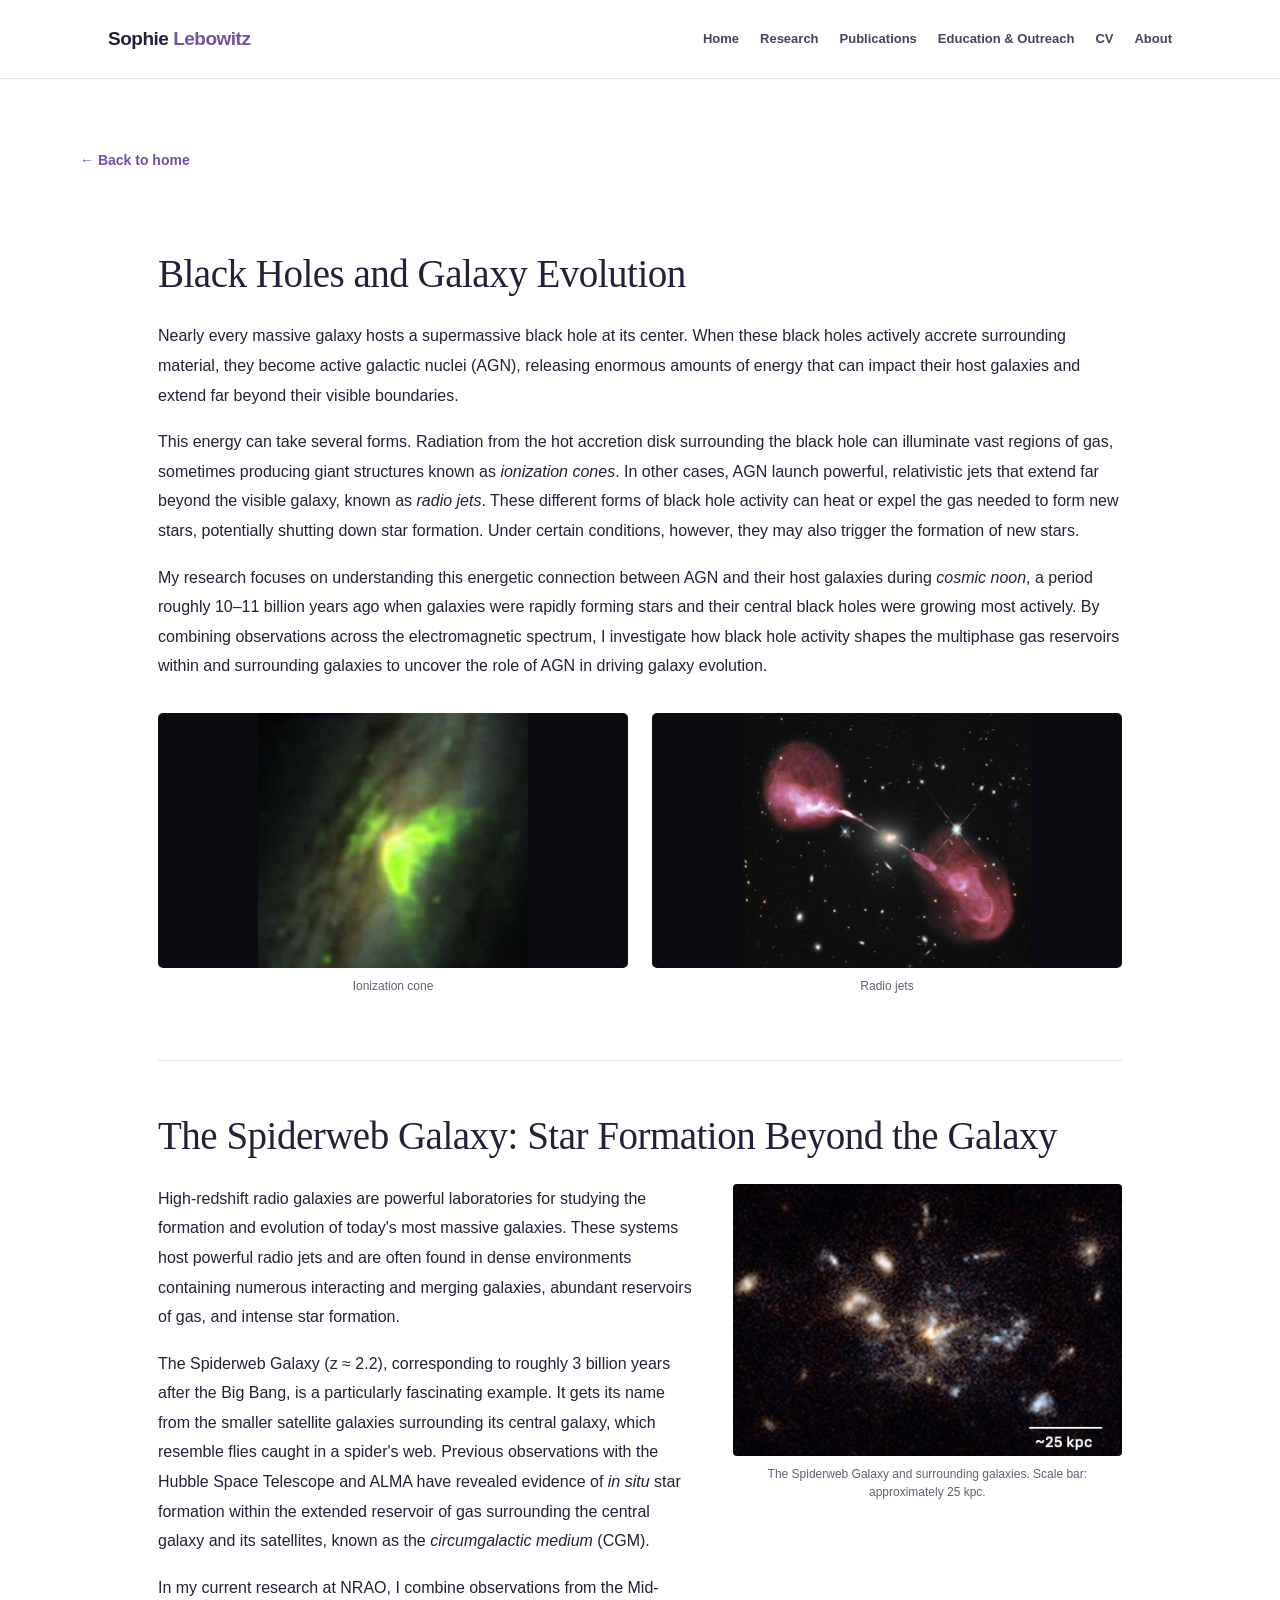
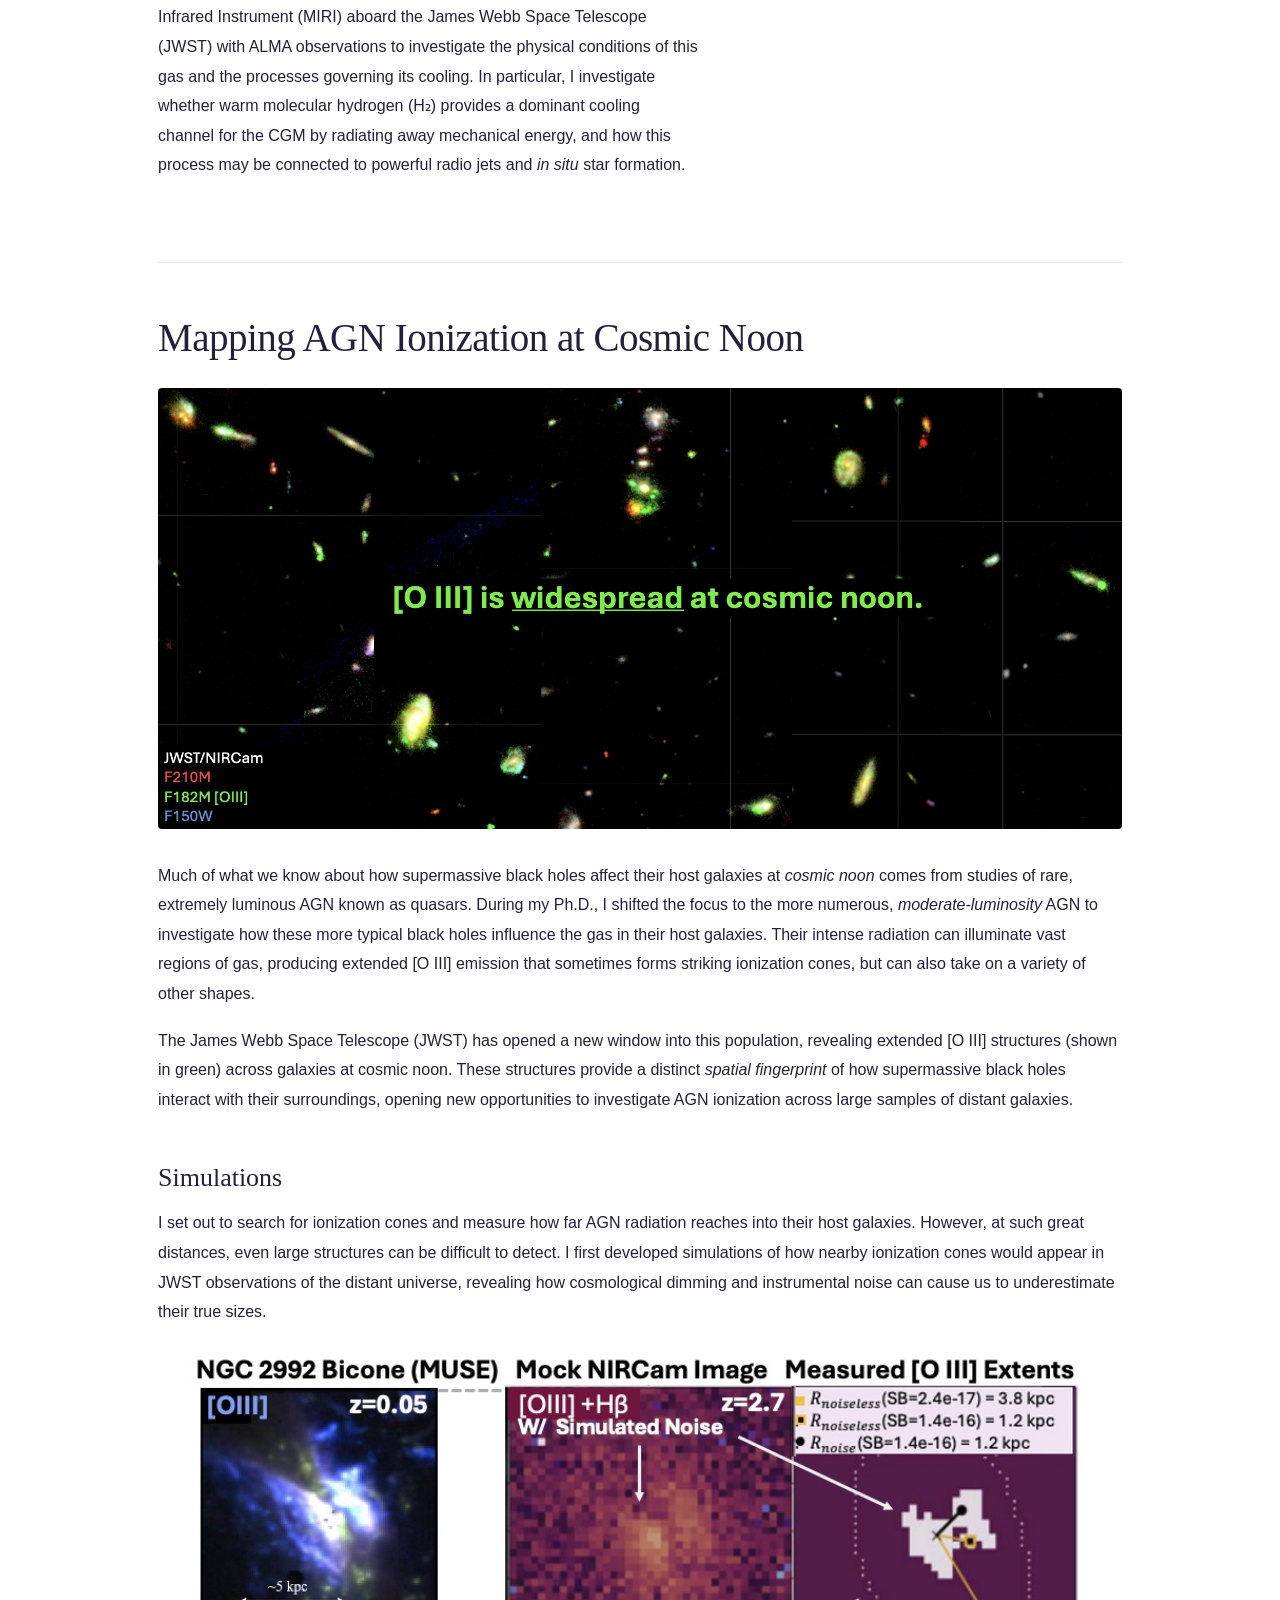
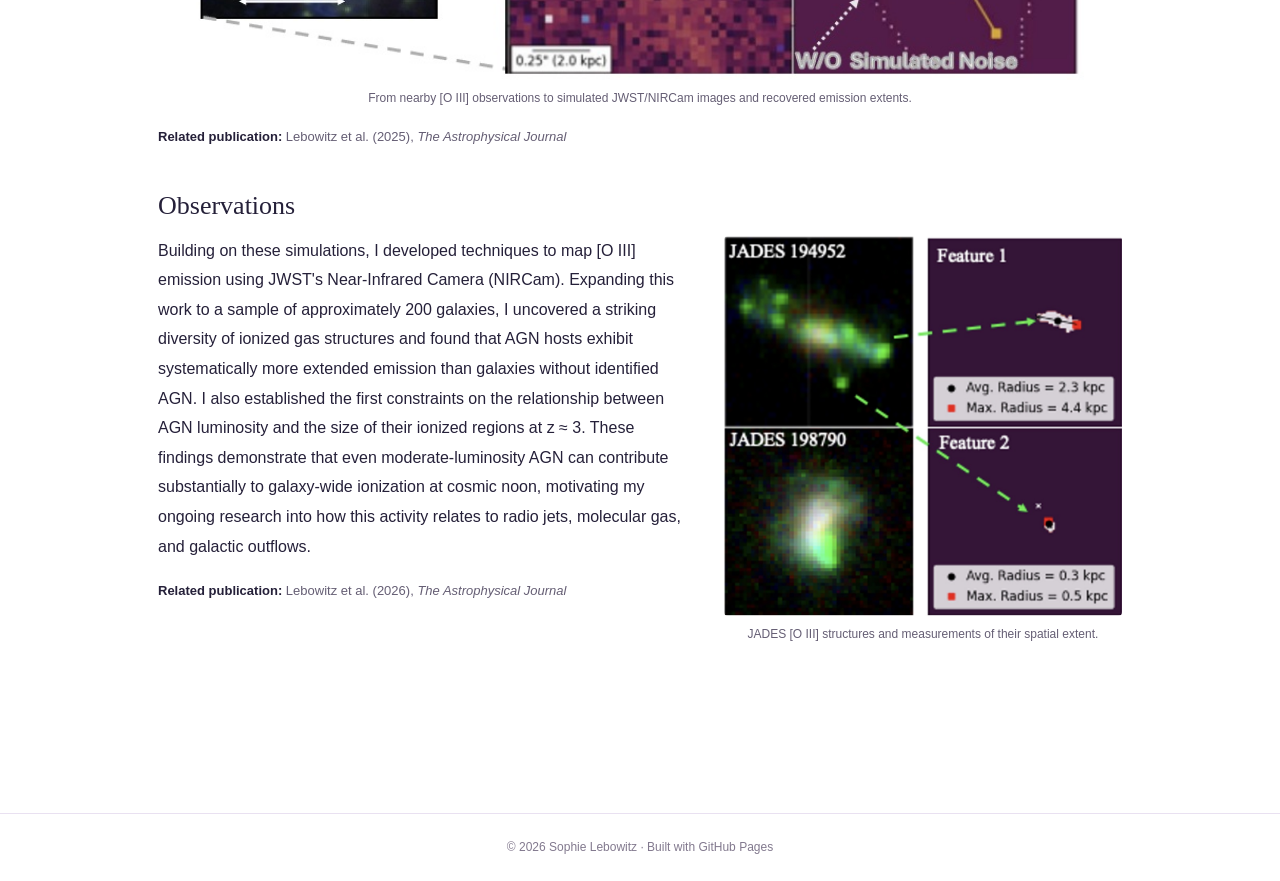
==== research.html @ 5d3597b2 "Add files via upload" ====
<!doctype html><html lang="en"><head><meta charset="utf-8"><meta name="viewport" content="width=device-width,initial-scale=1"><title>Research | Sophie Lebowitz</title><meta name="description" content="Research on active galactic nuclei, galaxy evolution, ionized gas, and the circumgalactic medium."><style>
:root{--ink:#252039;--muted:#655e74;--purple:#7351a5;--lav:#f4effa;--border:#e9e1f1}*{box-sizing:border-box}html{scroll-behavior:smooth}body{margin:0;color:var(--ink);font-family:Arial,Helvetica,sans-serif;background:#fff;line-height:1.6}a{color:inherit}a:focus-visible{outline:3px solid #a58bd5;outline-offset:4px}.wrap{max-width:1120px;margin:auto;padding:0 28px}header{background:white;border-bottom:1px solid var(--border)}.nav{display:flex;align-items:center;justify-content:space-between;gap:22px;min-height:78px}.brand{font-size:19px;font-weight:750;text-decoration:none;letter-spacing:-.5px}.brand span{color:var(--purple)}nav{display:flex;flex-wrap:wrap;gap:21px}nav a{font-size:13px;font-weight:650;text-decoration:none;color:#4b405e}nav a:hover{color:var(--purple)}.hero{position:relative;min-height:490px;display:flex;align-items:center;overflow:hidden;background:radial-gradient(ellipse at 78% 38%,#7d4baf66,transparent 35%),radial-gradient(ellipse at 68% 76%,#f7b5c133,transparent 30%),linear-gradient(120deg,#151025,#282044 65%,#35265d);color:#fff}.hero-video{position:absolute;inset:0;width:100%;height:100%;object-fit:cover;object-position:center;z-index:0}.hero:before{content:"";position:absolute;inset:0;z-index:1;background:linear-gradient(90deg,rgba(10,7,24,.19) 0%,rgba(14,9,29,.035) 48%,rgba(22,14,42,0) 78%);pointer-events:none}.hero:after{content:"";position:absolute;inset:0;pointer-events:none;background:transparent;opacity:0}.hero .wrap{width:100%;position:relative;z-index:2}.hero-content{max-width:640px;padding:92px 0}.eyebrow{text-transform:uppercase;letter-spacing:2.4px;font-size:12px;font-weight:750;color:#d5b9fa}.hero h1{font-family:Georgia,serif;font-size:clamp(43px,6vw,70px);line-height:1.1;letter-spacing:-1.5px;margin:14px 0}.hero .position{font-size:16px;color:#e4d7f1;margin:0 0 24px}.hero .intro{text-shadow:0 2px 10px rgba(0,0,0,.9),0 0 3px rgba(0,0,0,.8);font-size:20px;line-height:1.6;max-width:570px;color:#f4eefc}.button{display:inline-block;background:#fff;color:#4e3079;padding:12px 22px;border-radius:4px;text-decoration:none;font-weight:750;font-size:14px;margin-top:18px}.button:hover{background:#eee3fa}.section{padding:70px 0 90px}.section h2{font-family:Georgia,serif;font-size:34px;letter-spacing:-.7px;margin:0 0 10px}.section-lead{color:var(--muted);margin:0 0 36px}.cards{display:grid;grid-template-columns:repeat(3,1fr);gap:26px}.card{border:1px solid var(--border);border-radius:9px;overflow:hidden;background:#fff;box-shadow:0 8px 26px #39244c0b}.art{height:210px;display:flex;align-items:center;justify-content:center;text-align:center;padding:25px;background:linear-gradient(145deg,#251a3e,#664d8c);color:#eee5ff}.art.research{background:radial-gradient(circle at 55% 50%,#3c9c7970,transparent 34%),linear-gradient(145deg,#182c38,#30214f)}.art.about{background:linear-gradient(145deg,#e9dff3,#bba6d9);color:#4a366b}.art.outreach{background:linear-gradient(145deg,#342b5b,#7d579b)}.art small{font-size:12px;letter-spacing:.4px;max-width:220px}.card-content{padding:24px}.card h3{font-family:Georgia,serif;font-size:23px;margin:0 0 9px}.card p{color:var(--muted);font-size:14px;margin:0 0 18px;min-height:91px}.card a{font-size:14px;font-weight:750;color:var(--purple);text-decoration:none}.card a:hover{text-decoration:underline}.note{margin-top:28px;font-size:12px;color:#7d7489}.bottom{background:var(--lav);padding:36px 0;text-align:center;color:#635675;font-size:14px}.bottom a{color:#5c3a8c}footer{border-top:1px solid var(--border);padding:24px 0;font-size:12px;color:#82798e;text-align:center}@media(max-width:780px){.nav{padding-top:18px;padding-bottom:18px;align-items:flex-start;flex-direction:column;gap:12px}nav{gap:12px 18px}.hero{min-height:420px}.hero-content{padding:65px 0}.cards{grid-template-columns:1fr}.card p{min-height:0}.art{height:190px}.section{padding:48px 0}}
@media(prefers-reduced-motion:reduce){.hero-video{display:none}.hero{background:#1b1533 url("jades-poster.jpg") center/cover no-repeat}}

/* November 2026 research preview additions */
.hero-video{filter:brightness(1.42) saturate(1.13)}
.hero-content{max-width:720px}.hero .intro{max-width:690px;font-size:17px;line-height:1.7;margin:0 0 10px}
.hero{min-height:570px}.hero:before{background:linear-gradient(90deg,rgba(10,7,24,.67),rgba(14,9,29,.35) 55%,rgba(22,14,42,.08))}
.art.research{padding:0;background:#151025}.art.research img{display:block;width:100%;height:100%;object-fit:cover;object-position:center}
.page-title{padding:68px 0 26px}.page-title h1{font:normal clamp(36px,4.6vw,55px)/1.15 Georgia,serif;margin:0 0 15px;letter-spacing:-1px}
.research-body{max-width:1020px;margin:0 auto;padding:0 28px 95px}.research-body p{font-size:16px;line-height:1.85;margin:0 0 17px}.research-body h2{font:normal clamp(29px,3.2vw,39px)/1.2 Georgia,serif;letter-spacing:-.5px;margin:0 0 24px}.research-body h3{font:normal 26px Georgia,serif;margin:0 0 15px}.research-section{padding:52px 0 65px;border-bottom:1px solid var(--border)}.research-section:last-child{border-bottom:0}
.intro-images{display:grid;grid-template-columns:1fr 1fr;gap:24px;margin:32px 0 0}.intro-images figure,.research-body figure{margin:0}.intro-images .photo{height:255px;background:#0b0b12;border-radius:5px;display:flex;align-items:center;justify-content:center;overflow:hidden}.intro-images img{display:block;width:100%;height:100%;object-fit:contain}.research-body figcaption{font-size:12px;color:var(--muted);margin-top:9px;line-height:1.5;text-align:center}
.spiderweb-layout{display:grid;grid-template-columns:minmax(0,1.25fr) minmax(280px,.9fr);gap:34px;align-items:start}.spiderweb-layout img{width:100%;height:auto;display:block;border-radius:4px}
.jades-feature{margin:26px 0 32px!important}.jades-feature img{display:block;width:100%;height:auto;border-radius:4px}
.subsection{padding:32px 0 10px}.simulation-figure{max-width:900px;margin:24px auto 0!important}.simulation-figure img{width:100%;height:auto;display:block}
.observation-layout{display:grid;grid-template-columns:minmax(0,1.2fr) minmax(285px,.9fr);gap:35px;align-items:start}.observation-layout img{width:100%;height:auto;display:block;border-radius:4px}
.publication{font-size:13px!important;color:var(--muted);margin:18px 0 0!important}.publication strong{color:var(--ink)}.back-link{color:var(--purple);text-decoration:none;font-size:14px;font-weight:bold}.back-link:hover{text-decoration:underline}
@media(max-width:780px){.hero{min-height:530px}.hero-content{padding:70px 0}.hero .intro{font-size:16px}.research-section{padding:38px 0 48px}.spiderweb-layout,.observation-layout{grid-template-columns:1fr}.intro-images{gap:12px}.intro-images .photo{height:190px}.research-body{padding:0 22px 60px}.page-title{padding:45px 0 10px}}
@media(max-width:480px){.intro-images{grid-template-columns:1fr}.intro-images .photo{height:230px}.hero h1{font-size:45px}}

</style></head><body><header><div class="wrap nav"><a class="brand" href="index.html">Sophie <span>Lebowitz</span></a><nav aria-label="Main navigation"><a href="index.html">Home</a><a href="research.html" aria-current="page">Research</a><a href="index.html#publications">Publications</a><a href="index.html#outreach">Education &amp; Outreach</a><a href="index.html#cv">CV</a><a href="index.html#about">About</a></nav></div></header><main><div class="wrap page-title"><a class="back-link" href="index.html">← Back to home</a></div><div class="research-body">
<section class="research-section" id="overview"><h2>Black Holes and Galaxy Evolution</h2>
<p>Nearly every massive galaxy hosts a supermassive black hole at its center. When these black holes actively accrete surrounding material, they become active galactic nuclei (AGN), releasing enormous amounts of energy that can impact their host galaxies and extend far beyond their visible boundaries.</p>
<p>This energy can take several forms. Radiation from the hot accretion disk surrounding the black hole can illuminate vast regions of gas, sometimes producing giant structures known as <em>ionization cones</em>. In other cases, AGN launch powerful, relativistic jets that extend far beyond the visible galaxy, known as <em>radio jets</em>. These different forms of black hole activity can heat or expel the gas needed to form new stars, potentially shutting down star formation. Under certain conditions, however, they may also trigger the formation of new stars.</p>
<p>My research focuses on understanding this energetic connection between AGN and their host galaxies during <em>cosmic noon</em>, a period roughly 10–11 billion years ago when galaxies were rapidly forming stars and their central black holes were growing most actively. By combining observations across the electromagnetic spectrum, I investigate how black hole activity shapes the multiphase gas reservoirs within and surrounding galaxies to uncover the role of AGN in driving galaxy evolution.</p>
<div class="intro-images"><figure><div class="photo"><img src="images/ionization-cone.jpg" alt="Green ionized gas forming an ionization cone in a galaxy"></div><figcaption>Ionization cone</figcaption></figure><figure><div class="photo"><img src="images/radio-jets.jpg" alt="Pink radio lobes extending from an active galaxy"></div><figcaption>Radio jets</figcaption></figure></div></section>
<section class="research-section" id="spiderweb"><h2>The Spiderweb Galaxy: Star Formation Beyond the Galaxy</h2><div class="spiderweb-layout"><div>
<p>High-redshift radio galaxies are powerful laboratories for studying the formation and evolution of today's most massive galaxies. These systems host powerful radio jets and are often found in dense environments containing numerous interacting and merging galaxies, abundant reservoirs of gas, and intense star formation.</p>
<p>The Spiderweb Galaxy (z ≈ 2.2), corresponding to roughly 3 billion years after the Big Bang, is a particularly fascinating example. It gets its name from the smaller satellite galaxies surrounding its central galaxy, which resemble flies caught in a spider's web. Previous observations with the Hubble Space Telescope and ALMA have revealed evidence of <em>in situ</em> star formation within the extended reservoir of gas surrounding the central galaxy and its satellites, known as the <em>circumgalactic medium</em> (CGM).</p>
<p>In my current research at NRAO, I combine observations from the Mid-Infrared Instrument (MIRI) aboard the James Webb Space Telescope (JWST) with ALMA observations to investigate the physical conditions of this gas and the processes governing its cooling. In particular, I investigate whether warm molecular hydrogen (H₂) provides a dominant cooling channel for the CGM by radiating away mechanical energy, and how this process may be connected to powerful radio jets and <em>in situ</em> star formation.</p>
</div><figure><img src="images/spiderweb.jpg" alt="Hubble image of the Spiderweb Galaxy and its satellites, with a 25 kpc scale bar"><figcaption>The Spiderweb Galaxy and surrounding galaxies. Scale bar: approximately 25 kpc.</figcaption></figure></div></section>
<section class="research-section" id="oiii"><h2>Mapping AGN Ionization at Cosmic Noon</h2>
<figure class="jades-feature"><img src="images/jades-oiii.jpg" alt="JWST/NIRCam JADES field with green oxygen emission across distant galaxies and the headline O III is widespread at cosmic noon"></figure>
<p>Much of what we know about how supermassive black holes affect their host galaxies at <em>cosmic noon</em> comes from studies of rare, extremely luminous AGN known as quasars. During my Ph.D., I shifted the focus to the more numerous, <em>moderate-luminosity</em> AGN to investigate how these more typical black holes influence the gas in their host galaxies. Their intense radiation can illuminate vast regions of gas, producing extended [O III] emission that sometimes forms striking ionization cones, but can also take on a variety of other shapes.</p>
<p>The James Webb Space Telescope (JWST) has opened a new window into this population, revealing extended [O III] structures (shown in green) across galaxies at cosmic noon. These structures provide a distinct <em>spatial fingerprint</em> of how supermassive black holes interact with their surroundings, opening new opportunities to investigate AGN ionization across large samples of distant galaxies.</p>
<div class="subsection"><h3>Simulations</h3><p>I set out to search for ionization cones and measure how far AGN radiation reaches into their host galaxies. However, at such great distances, even large structures can be difficult to detect. I first developed simulations of how nearby ionization cones would appear in JWST observations of the distant universe, revealing how cosmological dimming and instrumental noise can cause us to underestimate their true sizes.</p>
<figure class="simulation-figure"><img src="images/simulation.jpg" alt="Three-panel comparison of NGC 2992 MUSE oxygen emission, simulated JWST/NIRCam observations, and measured ionized gas extents"><figcaption>From nearby [O III] observations to simulated JWST/NIRCam images and recovered emission extents.</figcaption></figure>
<p class="publication"><strong>Related publication:</strong> Lebowitz et al. (2025), <em>The Astrophysical Journal</em></p></div>
<div class="subsection"><h3>Observations</h3><div class="observation-layout"><div><p>Building on these simulations, I developed techniques to map [O III] emission using JWST's Near-Infrared Camera (NIRCam). Expanding this work to a sample of approximately 200 galaxies, I uncovered a striking diversity of ionized gas structures and found that AGN hosts exhibit systematically more extended emission than galaxies without identified AGN. I also established the first constraints on the relationship between AGN luminosity and the size of their ionized regions at z ≈ 3. These findings demonstrate that even moderate-luminosity AGN can contribute substantially to galaxy-wide ionization at cosmic noon, motivating my ongoing research into how this activity relates to radio jets, molecular gas, and galactic outflows.</p>
<p class="publication"><strong>Related publication:</strong> Lebowitz et al. (2026), <em>The Astrophysical Journal</em></p></div><figure><img src="images/observations.jpg" alt="Two JADES galaxies with extended green emission and maps measuring the extent of their ionized gas"><figcaption>JADES [O III] structures and measurements of their spatial extent.</figcaption></figure></div></div>
</section>
</div></main><footer><div class="wrap">© 2026 Sophie Lebowitz · Built with GitHub Pages</div></footer></body></html>
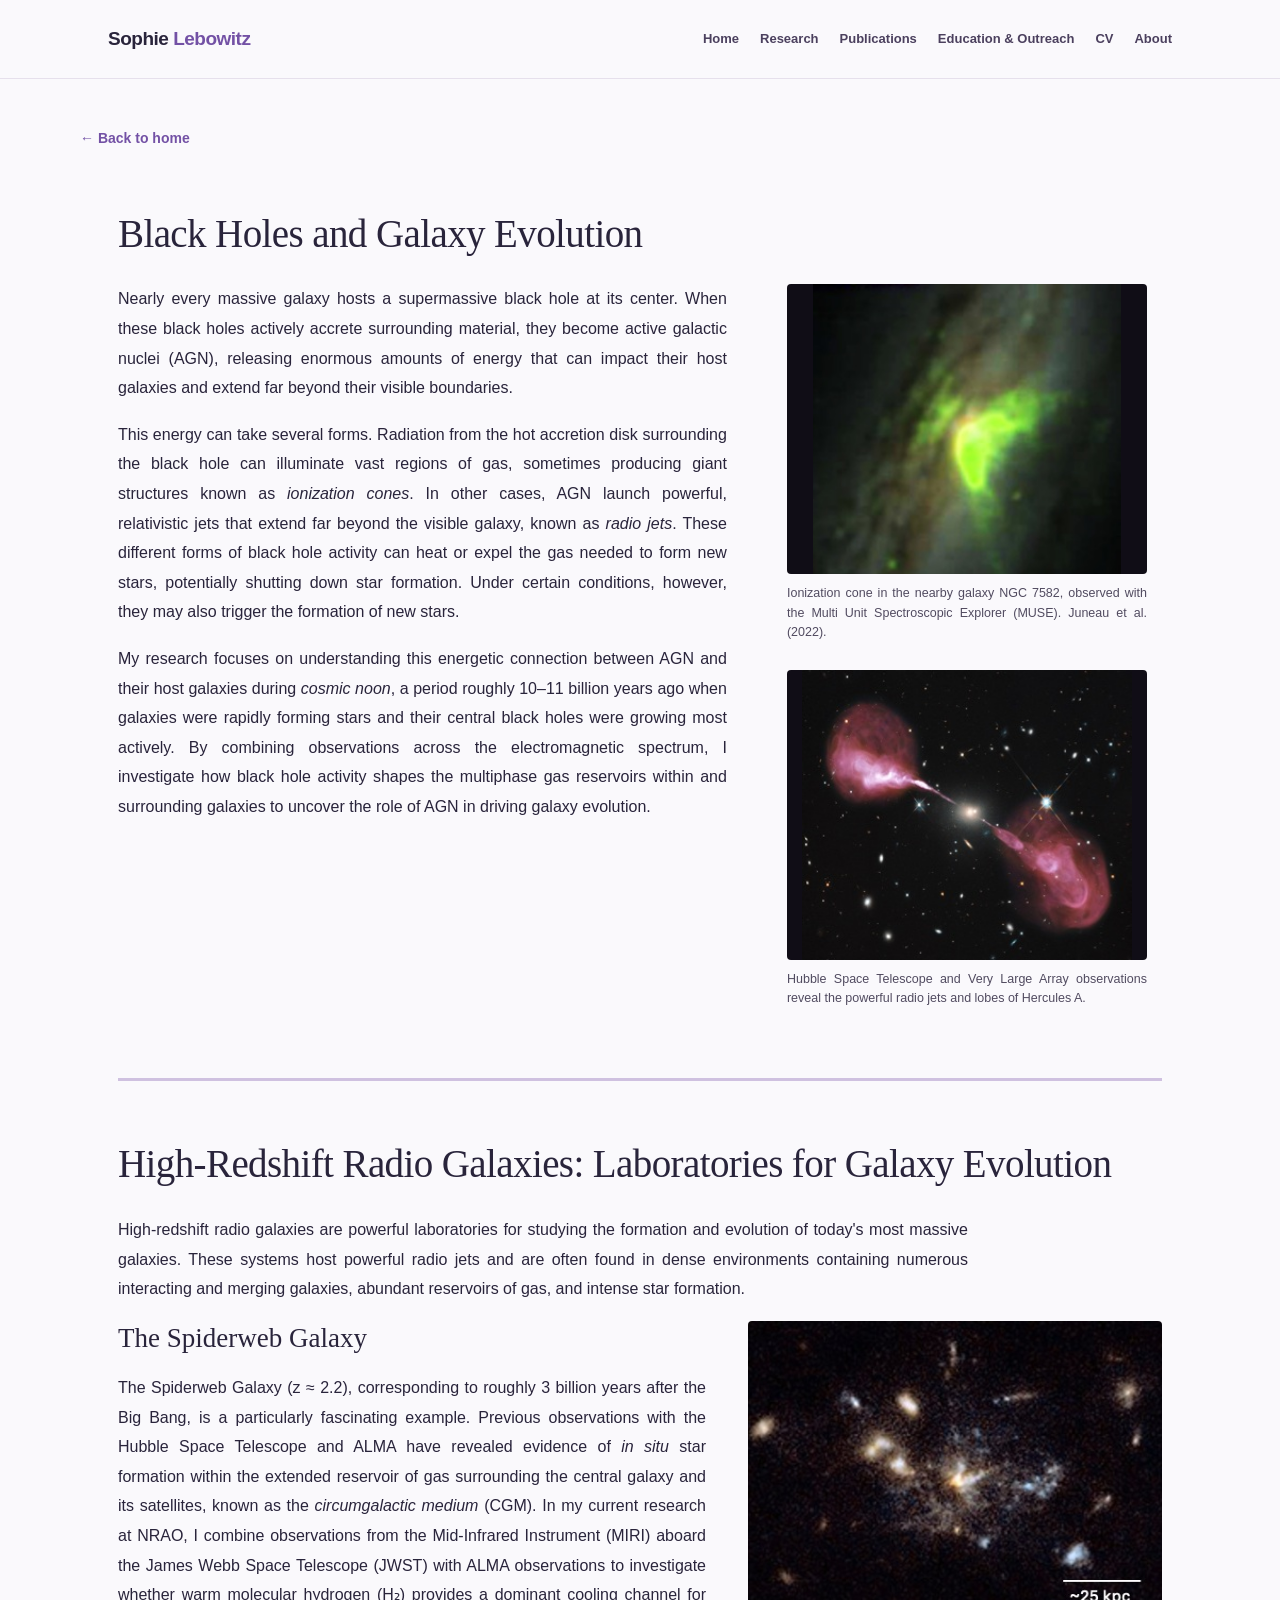
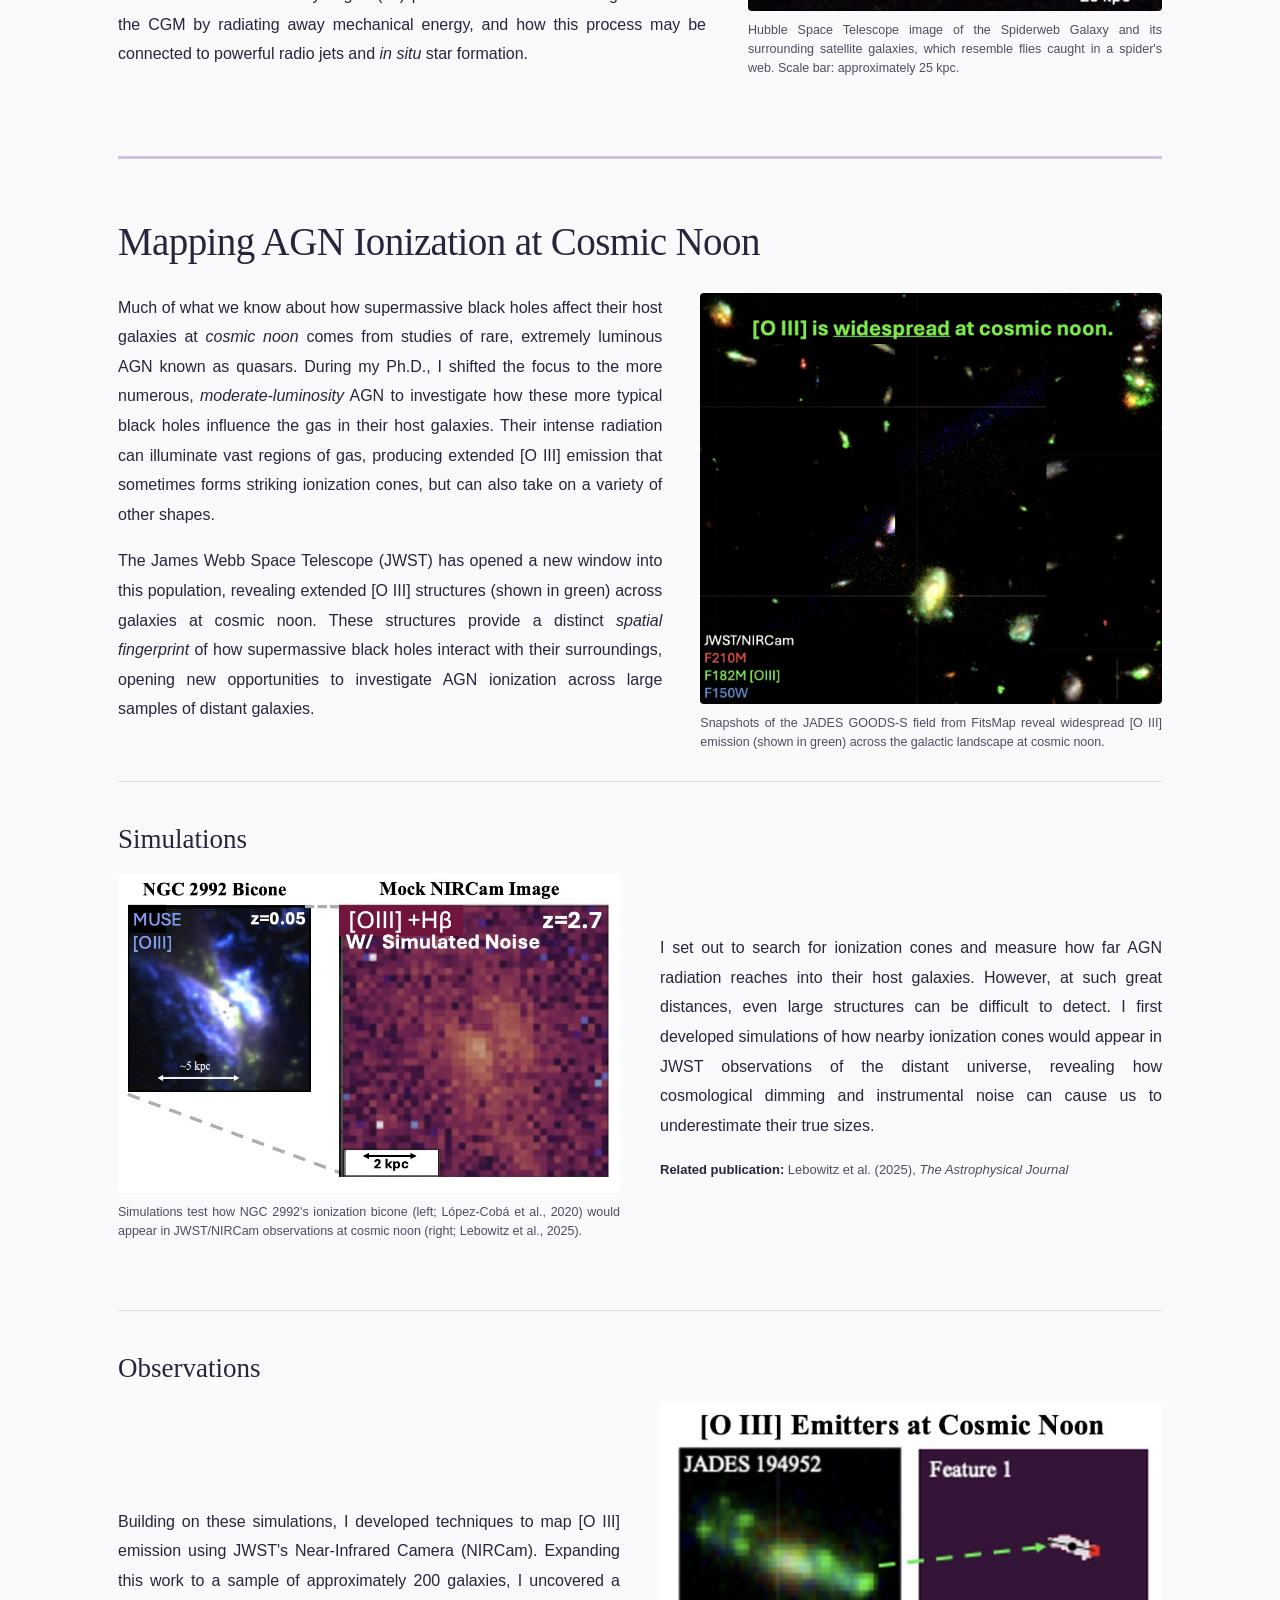
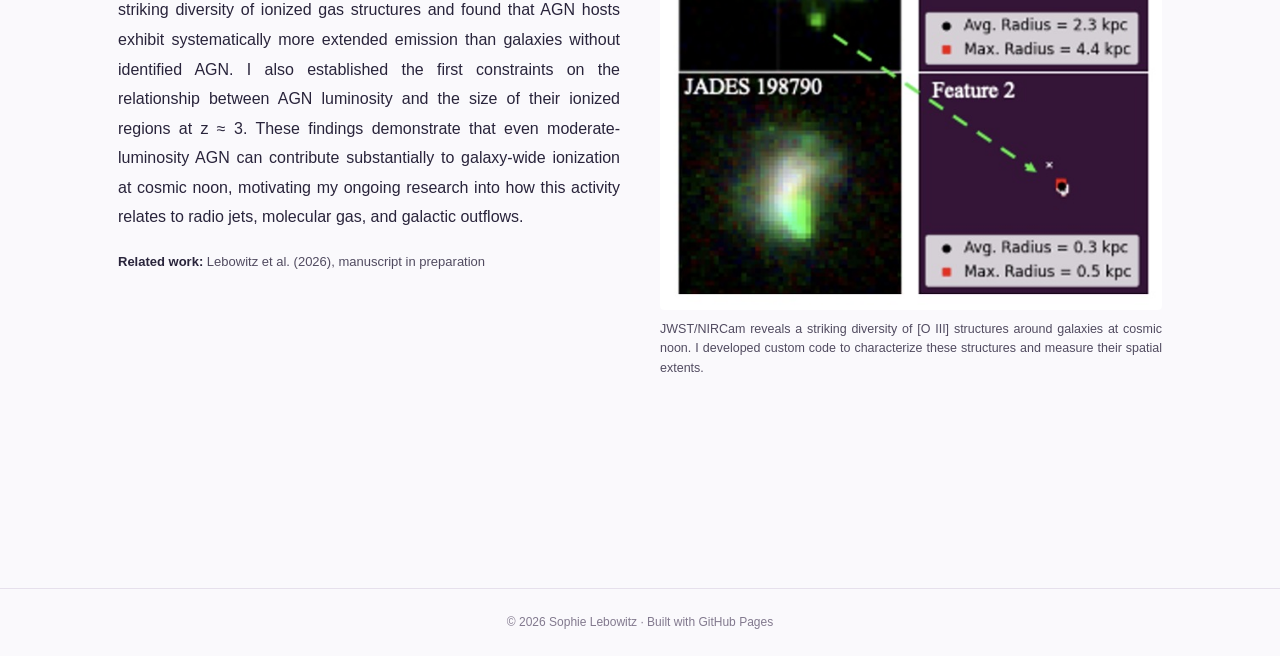
==== commit fa0cfaac: "Add files via upload" ====
--- a/research.html
+++ b/research.html
@@ -1,42 +1,44 @@
-<!doctype html><html lang="en"><head><meta charset="utf-8"><meta name="viewport" content="width=device-width,initial-scale=1"><title>Research | Sophie Lebowitz</title><meta name="description" content="Research on active galactic nuclei, galaxy evolution, ionized gas, and the circumgalactic medium."><style>
+<!doctype html><html lang="en"><head><meta charset="utf-8"><meta name="viewport" content="width=device-width,initial-scale=1"><title>Research | Sophie Lebowitz</title><meta name="description" content="Research on supermassive black holes, galaxy evolution, and AGN ionization at cosmic noon."><style>
 :root{--ink:#252039;--muted:#655e74;--purple:#7351a5;--lav:#f4effa;--border:#e9e1f1}*{box-sizing:border-box}html{scroll-behavior:smooth}body{margin:0;color:var(--ink);font-family:Arial,Helvetica,sans-serif;background:#fff;line-height:1.6}a{color:inherit}a:focus-visible{outline:3px solid #a58bd5;outline-offset:4px}.wrap{max-width:1120px;margin:auto;padding:0 28px}header{background:white;border-bottom:1px solid var(--border)}.nav{display:flex;align-items:center;justify-content:space-between;gap:22px;min-height:78px}.brand{font-size:19px;font-weight:750;text-decoration:none;letter-spacing:-.5px}.brand span{color:var(--purple)}nav{display:flex;flex-wrap:wrap;gap:21px}nav a{font-size:13px;font-weight:650;text-decoration:none;color:#4b405e}nav a:hover{color:var(--purple)}.hero{position:relative;min-height:490px;display:flex;align-items:center;overflow:hidden;background:radial-gradient(ellipse at 78% 38%,#7d4baf66,transparent 35%),radial-gradient(ellipse at 68% 76%,#f7b5c133,transparent 30%),linear-gradient(120deg,#151025,#282044 65%,#35265d);color:#fff}.hero-video{position:absolute;inset:0;width:100%;height:100%;object-fit:cover;object-position:center;z-index:0}.hero:before{content:"";position:absolute;inset:0;z-index:1;background:linear-gradient(90deg,rgba(10,7,24,.19) 0%,rgba(14,9,29,.035) 48%,rgba(22,14,42,0) 78%);pointer-events:none}.hero:after{content:"";position:absolute;inset:0;pointer-events:none;background:transparent;opacity:0}.hero .wrap{width:100%;position:relative;z-index:2}.hero-content{max-width:640px;padding:92px 0}.eyebrow{text-transform:uppercase;letter-spacing:2.4px;font-size:12px;font-weight:750;color:#d5b9fa}.hero h1{font-family:Georgia,serif;font-size:clamp(43px,6vw,70px);line-height:1.1;letter-spacing:-1.5px;margin:14px 0}.hero .position{font-size:16px;color:#e4d7f1;margin:0 0 24px}.hero .intro{text-shadow:0 2px 10px rgba(0,0,0,.9),0 0 3px rgba(0,0,0,.8);font-size:20px;line-height:1.6;max-width:570px;color:#f4eefc}.button{display:inline-block;background:#fff;color:#4e3079;padding:12px 22px;border-radius:4px;text-decoration:none;font-weight:750;font-size:14px;margin-top:18px}.button:hover{background:#eee3fa}.section{padding:70px 0 90px}.section h2{font-family:Georgia,serif;font-size:34px;letter-spacing:-.7px;margin:0 0 10px}.section-lead{color:var(--muted);margin:0 0 36px}.cards{display:grid;grid-template-columns:repeat(3,1fr);gap:26px}.card{border:1px solid var(--border);border-radius:9px;overflow:hidden;background:#fff;box-shadow:0 8px 26px #39244c0b}.art{height:210px;display:flex;align-items:center;justify-content:center;text-align:center;padding:25px;background:linear-gradient(145deg,#251a3e,#664d8c);color:#eee5ff}.art.research{background:radial-gradient(circle at 55% 50%,#3c9c7970,transparent 34%),linear-gradient(145deg,#182c38,#30214f)}.art.about{background:linear-gradient(145deg,#e9dff3,#bba6d9);color:#4a366b}.art.outreach{background:linear-gradient(145deg,#342b5b,#7d579b)}.art small{font-size:12px;letter-spacing:.4px;max-width:220px}.card-content{padding:24px}.card h3{font-family:Georgia,serif;font-size:23px;margin:0 0 9px}.card p{color:var(--muted);font-size:14px;margin:0 0 18px;min-height:91px}.card a{font-size:14px;font-weight:750;color:var(--purple);text-decoration:none}.card a:hover{text-decoration:underline}.note{margin-top:28px;font-size:12px;color:#7d7489}.bottom{background:var(--lav);padding:36px 0;text-align:center;color:#635675;font-size:14px}.bottom a{color:#5c3a8c}footer{border-top:1px solid var(--border);padding:24px 0;font-size:12px;color:#82798e;text-align:center}@media(max-width:780px){.nav{padding-top:18px;padding-bottom:18px;align-items:flex-start;flex-direction:column;gap:12px}nav{gap:12px 18px}.hero{min-height:420px}.hero-content{padding:65px 0}.cards{grid-template-columns:1fr}.card p{min-height:0}.art{height:190px}.section{padding:48px 0}}
 @media(prefers-reduced-motion:reduce){.hero-video{display:none}.hero{background:#1b1533 url("jades-poster.jpg") center/cover no-repeat}}
 
-/* November 2026 research preview additions */
-.hero-video{filter:brightness(1.42) saturate(1.13)}
-.hero-content{max-width:720px}.hero .intro{max-width:690px;font-size:17px;line-height:1.7;margin:0 0 10px}
-.hero{min-height:570px}.hero:before{background:linear-gradient(90deg,rgba(10,7,24,.67),rgba(14,9,29,.35) 55%,rgba(22,14,42,.08))}
-.art.research{padding:0;background:#151025}.art.research img{display:block;width:100%;height:100%;object-fit:cover;object-position:center}
-.page-title{padding:68px 0 26px}.page-title h1{font:normal clamp(36px,4.6vw,55px)/1.15 Georgia,serif;margin:0 0 15px;letter-spacing:-1px}
-.research-body{max-width:1020px;margin:0 auto;padding:0 28px 95px}.research-body p{font-size:16px;line-height:1.85;margin:0 0 17px}.research-body h2{font:normal clamp(29px,3.2vw,39px)/1.2 Georgia,serif;letter-spacing:-.5px;margin:0 0 24px}.research-body h3{font:normal 26px Georgia,serif;margin:0 0 15px}.research-section{padding:52px 0 65px;border-bottom:1px solid var(--border)}.research-section:last-child{border-bottom:0}
-.intro-images{display:grid;grid-template-columns:1fr 1fr;gap:24px;margin:32px 0 0}.intro-images figure,.research-body figure{margin:0}.intro-images .photo{height:255px;background:#0b0b12;border-radius:5px;display:flex;align-items:center;justify-content:center;overflow:hidden}.intro-images img{display:block;width:100%;height:100%;object-fit:contain}.research-body figcaption{font-size:12px;color:var(--muted);margin-top:9px;line-height:1.5;text-align:center}
-.spiderweb-layout{display:grid;grid-template-columns:minmax(0,1.25fr) minmax(280px,.9fr);gap:34px;align-items:start}.spiderweb-layout img{width:100%;height:auto;display:block;border-radius:4px}
-.jades-feature{margin:26px 0 32px!important}.jades-feature img{display:block;width:100%;height:auto;border-radius:4px}
-.subsection{padding:32px 0 10px}.simulation-figure{max-width:900px;margin:24px auto 0!important}.simulation-figure img{width:100%;height:auto;display:block}
-.observation-layout{display:grid;grid-template-columns:minmax(0,1.2fr) minmax(285px,.9fr);gap:35px;align-items:start}.observation-layout img{width:100%;height:auto;display:block;border-radius:4px}
-.publication{font-size:13px!important;color:var(--muted);margin:18px 0 0!important}.publication strong{color:var(--ink)}.back-link{color:var(--purple);text-decoration:none;font-size:14px;font-weight:bold}.back-link:hover{text-decoration:underline}
-@media(max-width:780px){.hero{min-height:530px}.hero-content{padding:70px 0}.hero .intro{font-size:16px}.research-section{padding:38px 0 48px}.spiderweb-layout,.observation-layout{grid-template-columns:1fr}.intro-images{gap:12px}.intro-images .photo{height:190px}.research-body{padding:0 22px 60px}.page-title{padding:45px 0 10px}}
-@media(max-width:480px){.intro-images{grid-template-columns:1fr}.intro-images .photo{height:230px}.hero h1{font-size:45px}}
 
-</style></head><body><header><div class="wrap nav"><a class="brand" href="index.html">Sophie <span>Lebowitz</span></a><nav aria-label="Main navigation"><a href="index.html">Home</a><a href="research.html" aria-current="page">Research</a><a href="index.html#publications">Publications</a><a href="index.html#outreach">Education &amp; Outreach</a><a href="index.html#cv">CV</a><a href="index.html#about">About</a></nav></div></header><main><div class="wrap page-title"><a class="back-link" href="index.html">← Back to home</a></div><div class="research-body">
-<section class="research-section" id="overview"><h2>Black Holes and Galaxy Evolution</h2>
-<p>Nearly every massive galaxy hosts a supermassive black hole at its center. When these black holes actively accrete surrounding material, they become active galactic nuclei (AGN), releasing enormous amounts of energy that can impact their host galaxies and extend far beyond their visible boundaries.</p>
-<p>This energy can take several forms. Radiation from the hot accretion disk surrounding the black hole can illuminate vast regions of gas, sometimes producing giant structures known as <em>ionization cones</em>. In other cases, AGN launch powerful, relativistic jets that extend far beyond the visible galaxy, known as <em>radio jets</em>. These different forms of black hole activity can heat or expel the gas needed to form new stars, potentially shutting down star formation. Under certain conditions, however, they may also trigger the formation of new stars.</p>
-<p>My research focuses on understanding this energetic connection between AGN and their host galaxies during <em>cosmic noon</em>, a period roughly 10–11 billion years ago when galaxies were rapidly forming stars and their central black holes were growing most actively. By combining observations across the electromagnetic spectrum, I investigate how black hole activity shapes the multiphase gas reservoirs within and surrounding galaxies to uncover the role of AGN in driving galaxy evolution.</p>
-<div class="intro-images"><figure><div class="photo"><img src="images/ionization-cone.jpg" alt="Green ionized gas forming an ionization cone in a galaxy"></div><figcaption>Ionization cone</figcaption></figure><figure><div class="photo"><img src="images/radio-jets.jpg" alt="Pink radio lobes extending from an active galaxy"></div><figcaption>Radio jets</figcaption></figure></div></section>
-<section class="research-section" id="spiderweb"><h2>The Spiderweb Galaxy: Star Formation Beyond the Galaxy</h2><div class="spiderweb-layout"><div>
-<p>High-redshift radio galaxies are powerful laboratories for studying the formation and evolution of today's most massive galaxies. These systems host powerful radio jets and are often found in dense environments containing numerous interacting and merging galaxies, abundant reservoirs of gas, and intense star formation.</p>
-<p>The Spiderweb Galaxy (z ≈ 2.2), corresponding to roughly 3 billion years after the Big Bang, is a particularly fascinating example. It gets its name from the smaller satellite galaxies surrounding its central galaxy, which resemble flies caught in a spider's web. Previous observations with the Hubble Space Telescope and ALMA have revealed evidence of <em>in situ</em> star formation within the extended reservoir of gas surrounding the central galaxy and its satellites, known as the <em>circumgalactic medium</em> (CGM).</p>
-<p>In my current research at NRAO, I combine observations from the Mid-Infrared Instrument (MIRI) aboard the James Webb Space Telescope (JWST) with ALMA observations to investigate the physical conditions of this gas and the processes governing its cooling. In particular, I investigate whether warm molecular hydrogen (H₂) provides a dominant cooling channel for the CGM by radiating away mechanical energy, and how this process may be connected to powerful radio jets and <em>in situ</em> star formation.</p>
-</div><figure><img src="images/spiderweb.jpg" alt="Hubble image of the Spiderweb Galaxy and its satellites, with a 25 kpc scale bar"><figcaption>The Spiderweb Galaxy and surrounding galaxies. Scale bar: approximately 25 kpc.</figcaption></figure></div></section>
-<section class="research-section" id="oiii"><h2>Mapping AGN Ionization at Cosmic Noon</h2>
-<figure class="jades-feature"><img src="images/jades-oiii.jpg" alt="JWST/NIRCam JADES field with green oxygen emission across distant galaxies and the headline O III is widespread at cosmic noon"></figure>
-<p>Much of what we know about how supermassive black holes affect their host galaxies at <em>cosmic noon</em> comes from studies of rare, extremely luminous AGN known as quasars. During my Ph.D., I shifted the focus to the more numerous, <em>moderate-luminosity</em> AGN to investigate how these more typical black holes influence the gas in their host galaxies. Their intense radiation can illuminate vast regions of gas, producing extended [O III] emission that sometimes forms striking ionization cones, but can also take on a variety of other shapes.</p>
-<p>The James Webb Space Telescope (JWST) has opened a new window into this population, revealing extended [O III] structures (shown in green) across galaxies at cosmic noon. These structures provide a distinct <em>spatial fingerprint</em> of how supermassive black holes interact with their surroundings, opening new opportunities to investigate AGN ionization across large samples of distant galaxies.</p>
-<div class="subsection"><h3>Simulations</h3><p>I set out to search for ionization cones and measure how far AGN radiation reaches into their host galaxies. However, at such great distances, even large structures can be difficult to detect. I first developed simulations of how nearby ionization cones would appear in JWST observations of the distant universe, revealing how cosmological dimming and instrumental noise can cause us to underestimate their true sizes.</p>
-<figure class="simulation-figure"><img src="images/simulation.jpg" alt="Three-panel comparison of NGC 2992 MUSE oxygen emission, simulated JWST/NIRCam observations, and measured ionized gas extents"><figcaption>From nearby [O III] observations to simulated JWST/NIRCam images and recovered emission extents.</figcaption></figure>
-<p class="publication"><strong>Related publication:</strong> Lebowitz et al. (2025), <em>The Astrophysical Journal</em></p></div>
-<div class="subsection"><h3>Observations</h3><div class="observation-layout"><div><p>Building on these simulations, I developed techniques to map [O III] emission using JWST's Near-Infrared Camera (NIRCam). Expanding this work to a sample of approximately 200 galaxies, I uncovered a striking diversity of ionized gas structures and found that AGN hosts exhibit systematically more extended emission than galaxies without identified AGN. I also established the first constraints on the relationship between AGN luminosity and the size of their ionized regions at z ≈ 3. These findings demonstrate that even moderate-luminosity AGN can contribute substantially to galaxy-wide ionization at cosmic noon, motivating my ongoing research into how this activity relates to radio jets, molecular gas, and galactic outflows.</p>
-<p class="publication"><strong>Related publication:</strong> Lebowitz et al. (2026), <em>The Astrophysical Journal</em></p></div><figure><img src="images/observations.jpg" alt="Two JADES galaxies with extended green emission and maps measuring the extent of their ionized gas"><figcaption>JADES [O III] structures and measurements of their spatial extent.</figcaption></figure></div></div>
-</section>
-</div></main><footer><div class="wrap">© 2026 Sophie Lebowitz · Built with GitHub Pages</div></footer></body></html>+:root{--ink:#29243b;--muted:#514b60;--purple:#7351a5;--lav:#f4effa;--border:#e6e0ec}
+body{background:#faf9fc;color:var(--ink)}header{background:#faf9fc}
+.page-title{padding:46px 0 0}.back-link{color:var(--purple);text-decoration:none;font-size:14px;font-weight:700}
+.research-body{max-width:1100px;margin:auto;padding:0 28px 100px}
+.research-body h2{font:normal clamp(29px,3.2vw,39px)/1.2 Georgia,serif;letter-spacing:-.6px;margin:0 0 27px}
+.research-body h3{font:normal 27px/1.3 Georgia,serif;margin:0 0 17px}
+.research-body p{font-size:16px;line-height:1.85;margin:0 0 17px;text-align:justify;hyphens:auto}
+.research-section{padding:60px 0 70px;border-bottom:3px solid #cfc1e0}
+.research-section:last-child{border-bottom:0}
+.research-body figure{margin:0;min-width:0}
+.research-body img{display:block;max-width:100%;height:auto;border-radius:4px}
+.research-body figcaption{font-size:12.5px;line-height:1.55;color:var(--muted);margin-top:10px;text-align:justify;hyphens:auto}
+.overview-grid{display:grid;grid-template-columns:minmax(0,1.28fr) minmax(0,.82fr);gap:45px;align-items:start}
+.intro-image-column{display:grid;gap:27px}
+.intro-image-column figure{max-width:360px;margin:0 auto;width:100%}
+.intro-image-column img{width:100%;max-height:290px;object-fit:contain;background:#100d16}
+.section-intro{max-width:850px;margin-bottom:32px}
+.project-grid{display:grid;grid-template-columns:minmax(0,1.25fr) minmax(0,.88fr);gap:42px;align-items:start}
+.project-grid figure img{width:100%}
+.oiii-intro-grid{display:grid;grid-template-columns:minmax(0,1.12fr) minmax(0,.95fr);gap:38px;align-items:start}
+.oiii-intro-grid figure{align-self:center}.oiii-intro-grid figure img{width:100%}
+.subsection{padding:40px 0;border-top:1px solid #e0d8e9;margin-top:28px}
+.subsection-grid{display:grid;grid-template-columns:minmax(0,1fr) minmax(0,1fr);gap:40px;align-items:center}
+.subsection-grid.reverse .visual{order:0}.subsection-grid.reverse .copy{order:1}
+.subsection-grid .visual img{width:100%}
+.publication{font-size:13px!important;color:var(--muted);margin:18px 0 0!important;text-align:left!important}.publication strong{color:var(--ink)}
+@media(max-width:800px){.overview-grid,.project-grid,.oiii-intro-grid,.subsection-grid{grid-template-columns:1fr;gap:24px}.intro-image-column{grid-template-columns:repeat(2,minmax(0,1fr));gap:18px}.intro-image-column figure{max-width:none}.intro-image-column img{max-height:250px}.subsection-grid.reverse .visual,.subsection-grid.reverse .copy{order:initial}.research-body p{text-align:left;hyphens:none}.research-body figcaption{text-align:left}.research-section{padding:42px 0 50px}.research-body{padding:0 22px 70px}}
+@media(max-width:480px){.intro-image-column{grid-template-columns:1fr}.intro-image-column figure{max-width:340px}.page-title{padding-top:28px}}
+</style></head><body>
+<header><div class="wrap nav"><a class="brand" href="index.html">Sophie <span>Lebowitz</span></a><nav aria-label="Main navigation"><a href="index.html">Home</a><a href="research.html" aria-current="page">Research</a><a href="index.html#publications">Publications</a><a href="index.html#outreach">Education &amp; Outreach</a><a href="index.html#cv">CV</a><a href="index.html#about">About</a></nav></div></header>
+<main><div class="wrap page-title"><a class="back-link" href="index.html">← Back to home</a></div><div class="research-body">
+<section class="research-section" id="overview"><h2>Black Holes and Galaxy Evolution</h2><div class="overview-grid"><div class="copy"><p>Nearly every massive galaxy hosts a supermassive black hole at its center. When these black holes actively accrete surrounding material, they become active galactic nuclei (AGN), releasing enormous amounts of energy that can impact their host galaxies and extend far beyond their visible boundaries.</p><p>This energy can take several forms. Radiation from the hot accretion disk surrounding the black hole can illuminate vast regions of gas, sometimes producing giant structures known as <em>ionization cones</em>. In other cases, AGN launch powerful, relativistic jets that extend far beyond the visible galaxy, known as <em>radio jets</em>. These different forms of black hole activity can heat or expel the gas needed to form new stars, potentially shutting down star formation. Under certain conditions, however, they may also trigger the formation of new stars.</p><p>My research focuses on understanding this energetic connection between AGN and their host galaxies during <em>cosmic noon</em>, a period roughly 10–11 billion years ago when galaxies were rapidly forming stars and their central black holes were growing most actively. By combining observations across the electromagnetic spectrum, I investigate how black hole activity shapes the multiphase gas reservoirs within and surrounding galaxies to uncover the role of AGN in driving galaxy evolution.</p></div><div class="intro-image-column">
+<figure><img src="images/ionization-cone.jpg" alt="Green ionization cone in NGC 7582"><figcaption>Ionization cone in the nearby galaxy NGC 7582, observed with the Multi Unit Spectroscopic Explorer (MUSE). Juneau et al. (2022).</figcaption></figure>
+<figure><img src="images/radio-jets.jpg" alt="Pink radio lobes extending from Hercules A"><figcaption>Hubble Space Telescope and Very Large Array observations reveal the powerful radio jets and lobes of Hercules A.</figcaption></figure></div></div></section>
+<section class="research-section" id="radio-galaxies"><h2>High-Redshift Radio Galaxies: Laboratories for Galaxy Evolution</h2><p class="section-intro">High-redshift radio galaxies are powerful laboratories for studying the formation and evolution of today's most massive galaxies. These systems host powerful radio jets and are often found in dense environments containing numerous interacting and merging galaxies, abundant reservoirs of gas, and intense star formation.</p><div class="project-grid"><div class="copy"><h3>The Spiderweb Galaxy</h3><p>The Spiderweb Galaxy (z ≈ 2.2), corresponding to roughly 3 billion years after the Big Bang, is a particularly fascinating example. Previous observations with the Hubble Space Telescope and ALMA have revealed evidence of <em>in situ</em> star formation within the extended reservoir of gas surrounding the central galaxy and its satellites, known as the <em>circumgalactic medium</em> (CGM). In my current research at NRAO, I combine observations from the Mid-Infrared Instrument (MIRI) aboard the James Webb Space Telescope (JWST) with ALMA observations to investigate whether warm molecular hydrogen (H₂) provides a dominant cooling channel for the CGM by radiating away mechanical energy, and how this process may be connected to powerful radio jets and <em>in situ</em> star formation.</p></div><figure><img src="images/spiderweb.jpg" alt="Hubble Space Telescope view of the Spiderweb Galaxy and its satellite galaxies; scale bar approximately 25 kiloparsecs"><figcaption>Hubble Space Telescope image of the Spiderweb Galaxy and its surrounding satellite galaxies, which resemble flies caught in a spider's web. Scale bar: approximately 25 kpc.</figcaption></figure></div></section>
+<section class="research-section" id="oiii"><h2>Mapping AGN Ionization at Cosmic Noon</h2><div class="oiii-intro-grid"><div class="copy"><p>Much of what we know about how supermassive black holes affect their host galaxies at <em>cosmic noon</em> comes from studies of rare, extremely luminous AGN known as quasars. During my Ph.D., I shifted the focus to the more numerous, <em>moderate-luminosity</em> AGN to investigate how these more typical black holes influence the gas in their host galaxies. Their intense radiation can illuminate vast regions of gas, producing extended [O III] emission that sometimes forms striking ionization cones, but can also take on a variety of other shapes.</p><p>The James Webb Space Telescope (JWST) has opened a new window into this population, revealing extended [O III] structures (shown in green) across galaxies at cosmic noon. These structures provide a distinct <em>spatial fingerprint</em> of how supermassive black holes interact with their surroundings, opening new opportunities to investigate AGN ionization across large samples of distant galaxies.</p></div><figure><img src="images/jades-oiii.jpg" alt="JADES GOODS-S field showing green [O III] emission across galaxies at cosmic noon"><figcaption>Snapshots of the JADES GOODS-S field from FitsMap reveal widespread [O III] emission (shown in green) across the galactic landscape at cosmic noon.</figcaption></figure></div>
+<div class="subsection" id="simulations"><h3>Simulations</h3><div class="subsection-grid reverse"><figure class="visual"><img src="images/simulation.jpg" alt="NGC 2992 MUSE ionization bicone compared with a simulated JWST/NIRCam image at cosmic noon"><figcaption>Simulations test how NGC 2992's ionization bicone (left; López-Cobá et al., 2020) would appear in JWST/NIRCam observations at cosmic noon (right; Lebowitz et al., 2025).</figcaption></figure><div class="copy"><p>I set out to search for ionization cones and measure how far AGN radiation reaches into their host galaxies. However, at such great distances, even large structures can be difficult to detect. I first developed simulations of how nearby ionization cones would appear in JWST observations of the distant universe, revealing how cosmological dimming and instrumental noise can cause us to underestimate their true sizes.</p><p class="publication"><strong>Related publication:</strong> Lebowitz et al. (2025), <em>The Astrophysical Journal</em></p></div></div></div>
+<div class="subsection" id="observations"><h3>Observations</h3><div class="subsection-grid"><div class="copy"><p>Building on these simulations, I developed techniques to map [O III] emission using JWST's Near-Infrared Camera (NIRCam). Expanding this work to a sample of approximately 200 galaxies, I uncovered a striking diversity of ionized gas structures and found that AGN hosts exhibit systematically more extended emission than galaxies without identified AGN. I also established the first constraints on the relationship between AGN luminosity and the size of their ionized regions at z ≈ 3. These findings demonstrate that even moderate-luminosity AGN can contribute substantially to galaxy-wide ionization at cosmic noon, motivating my ongoing research into how this activity relates to radio jets, molecular gas, and galactic outflows.</p><p class="publication"><strong>Related work:</strong> Lebowitz et al. (2026), manuscript in preparation</p></div><figure class="visual"><img src="images/observations.jpg" alt="Two JADES galaxies with [O III] emission and measured spatial extents"><figcaption>JWST/NIRCam reveals a striking diversity of [O III] structures around galaxies at cosmic noon. I developed custom code to characterize these structures and measure their spatial extents.</figcaption></figure></div></div>
+</section></div></main><footer><div class="wrap">© 2026 Sophie Lebowitz · Built with GitHub Pages</div></footer></body></html>
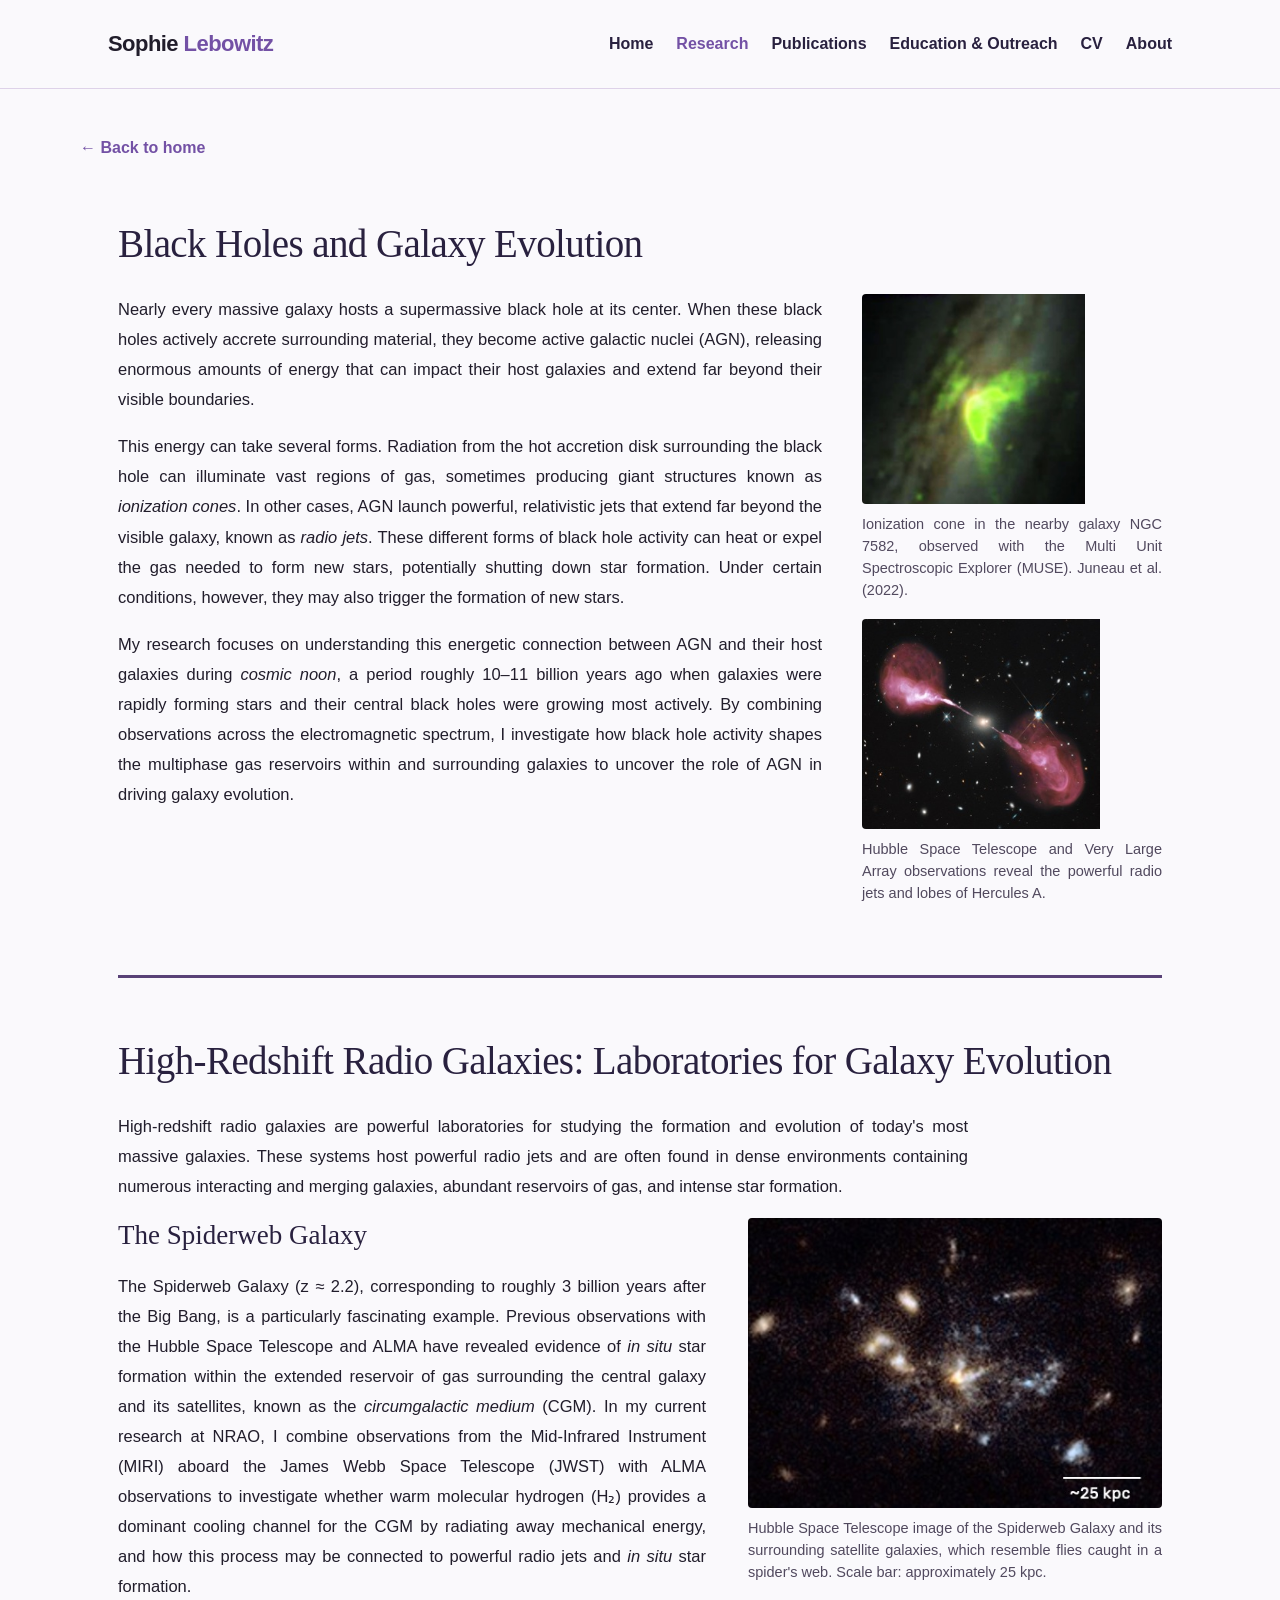
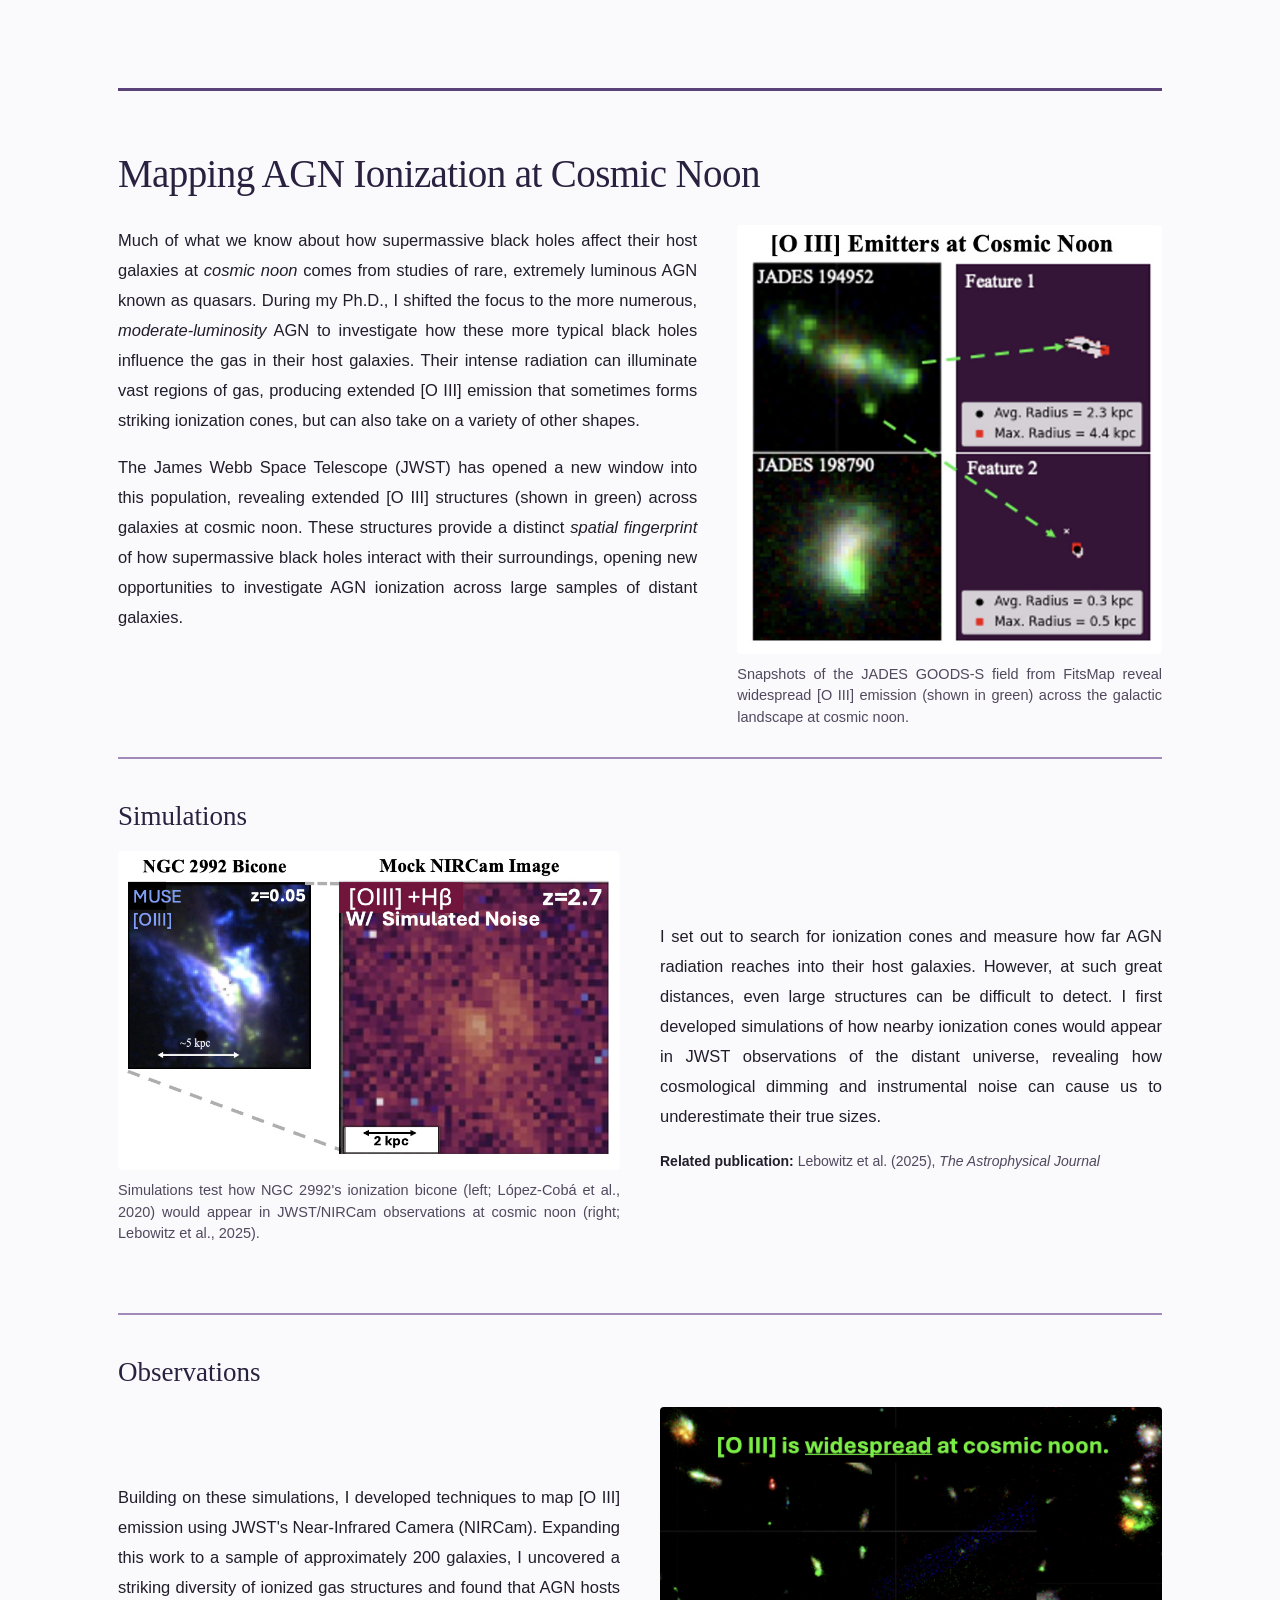
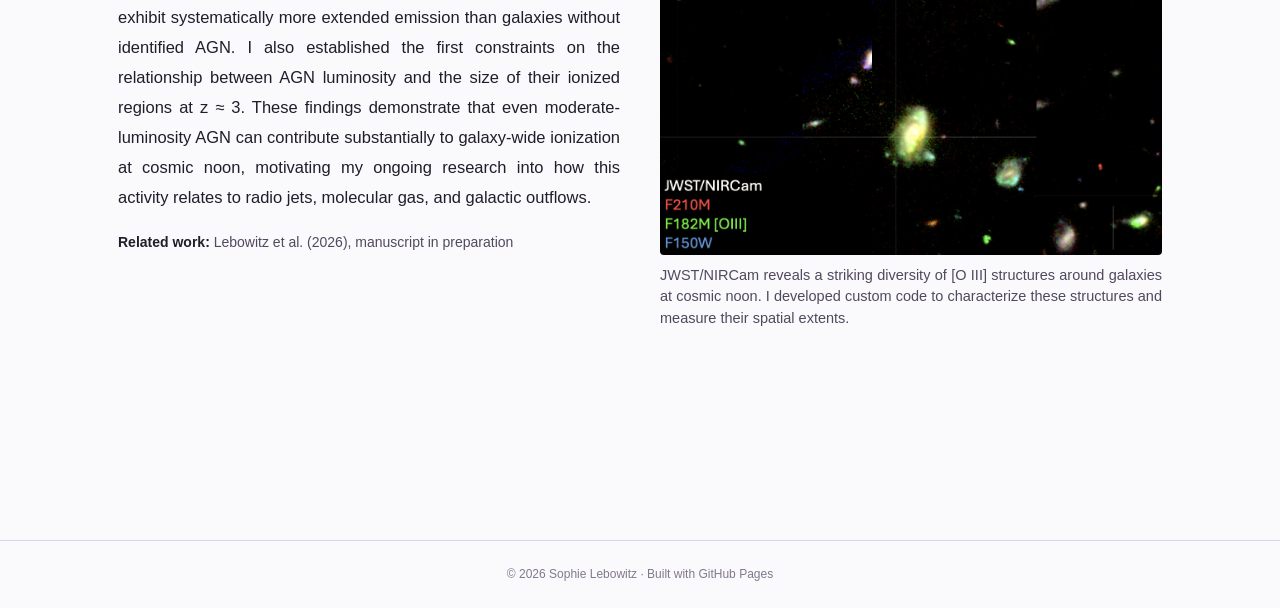
==== commit fdc13327: "Add files via upload" ====
--- a/research.html
+++ b/research.html
@@ -31,6 +31,34 @@
 .publication{font-size:13px!important;color:var(--muted);margin:18px 0 0!important;text-align:left!important}.publication strong{color:var(--ink)}
 @media(max-width:800px){.overview-grid,.project-grid,.oiii-intro-grid,.subsection-grid{grid-template-columns:1fr;gap:24px}.intro-image-column{grid-template-columns:repeat(2,minmax(0,1fr));gap:18px}.intro-image-column figure{max-width:none}.intro-image-column img{max-height:250px}.subsection-grid.reverse .visual,.subsection-grid.reverse .copy{order:initial}.research-body p{text-align:left;hyphens:none}.research-body figcaption{text-align:left}.research-section{padding:42px 0 50px}.research-body{padding:0 22px 70px}}
 @media(max-width:480px){.intro-image-column{grid-template-columns:1fr}.intro-image-column figure{max-width:340px}.page-title{padding-top:28px}}
+
+/* Version 3: more comfortable reading and clearer navigation */
+@import url('https://fonts.googleapis.com/css2?family=Inter:wght@400;500;600;650;700;750;800&display=swap');
+:root{--ink:#211d2b;--muted:#51495e;--purple:#7351a5;--border:#ded2e9}
+body{font-family:'Inter',Arial,Helvetica,sans-serif;color:var(--ink);background:#faf9fc;-webkit-font-smoothing:antialiased}
+.brand{font-size:22px;font-weight:750;letter-spacing:-.55px}
+.nav{min-height:88px}
+nav{gap:23px}
+nav a{font-size:16px;font-weight:650;color:#29213f}
+nav a:hover,nav a[aria-current='page']{color:#7351a5}
+@media(max-width:780px){.nav{min-height:0}nav{gap:12px 18px}nav a{font-size:15px}}
+
+/* Research page refinements */
+.back-link{font-size:16px;font-weight:650}
+.research-body h2,.research-body h3{color:#29213f}
+.research-body p{font-size:16.5px;line-height:1.82;hyphens:none;overflow-wrap:normal}
+.research-body figcaption{font-size:14.5px;line-height:1.5;color:#51495e;hyphens:none;text-align:justify;text-justify:inter-word}
+.research-section{border-bottom:3px solid #594277}
+.subsection{border-top:2px solid #a18ab9}
+.overview-grid{grid-template-columns:minmax(0,1fr) 300px;gap:40px;align-items:start}
+.intro-image-column{gap:18px;justify-items:start}
+.intro-image-column figure{max-width:300px;margin:0;width:100%}
+.intro-image-column img{width:100%;height:auto;max-height:210px;object-fit:contain;object-position:left center;background:transparent}
+.oiii-intro-grid{grid-template-columns:minmax(0,1.2fr) minmax(0,.88fr);gap:40px}
+.oiii-intro-grid figure{align-self:center}
+.publication{font-size:14px!important}
+@media(max-width:800px){.overview-grid,.project-grid,.oiii-intro-grid,.subsection-grid{grid-template-columns:1fr;gap:24px}.intro-image-column{grid-template-columns:repeat(2,minmax(0,1fr));gap:18px}.intro-image-column figure{max-width:none}.intro-image-column img{max-height:220px}.research-body p,.research-body figcaption{text-align:left}.research-body p{hyphens:none}}
+@media(max-width:480px){.intro-image-column{grid-template-columns:1fr}.intro-image-column figure{max-width:340px}}
 </style></head><body>
 <header><div class="wrap nav"><a class="brand" href="index.html">Sophie <span>Lebowitz</span></a><nav aria-label="Main navigation"><a href="index.html">Home</a><a href="research.html" aria-current="page">Research</a><a href="index.html#publications">Publications</a><a href="index.html#outreach">Education &amp; Outreach</a><a href="index.html#cv">CV</a><a href="index.html#about">About</a></nav></div></header>
 <main><div class="wrap page-title"><a class="back-link" href="index.html">← Back to home</a></div><div class="research-body">
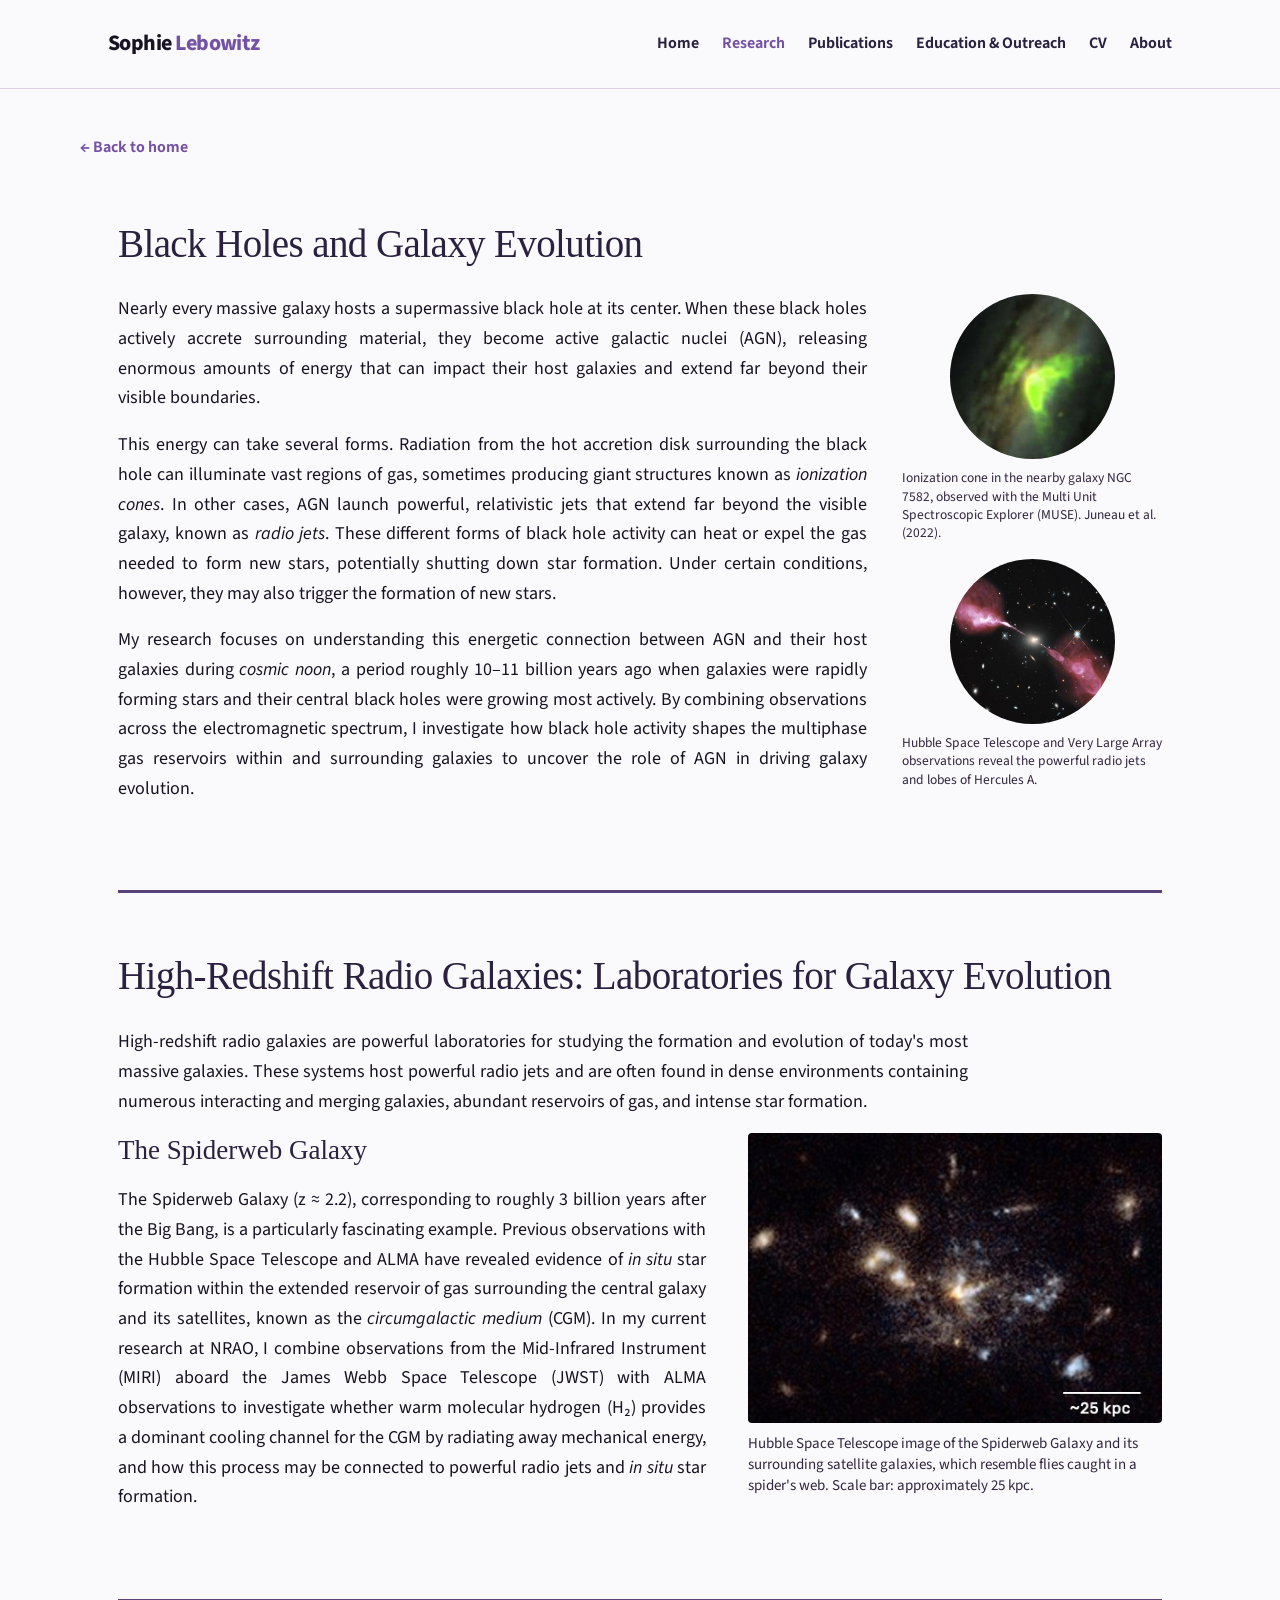
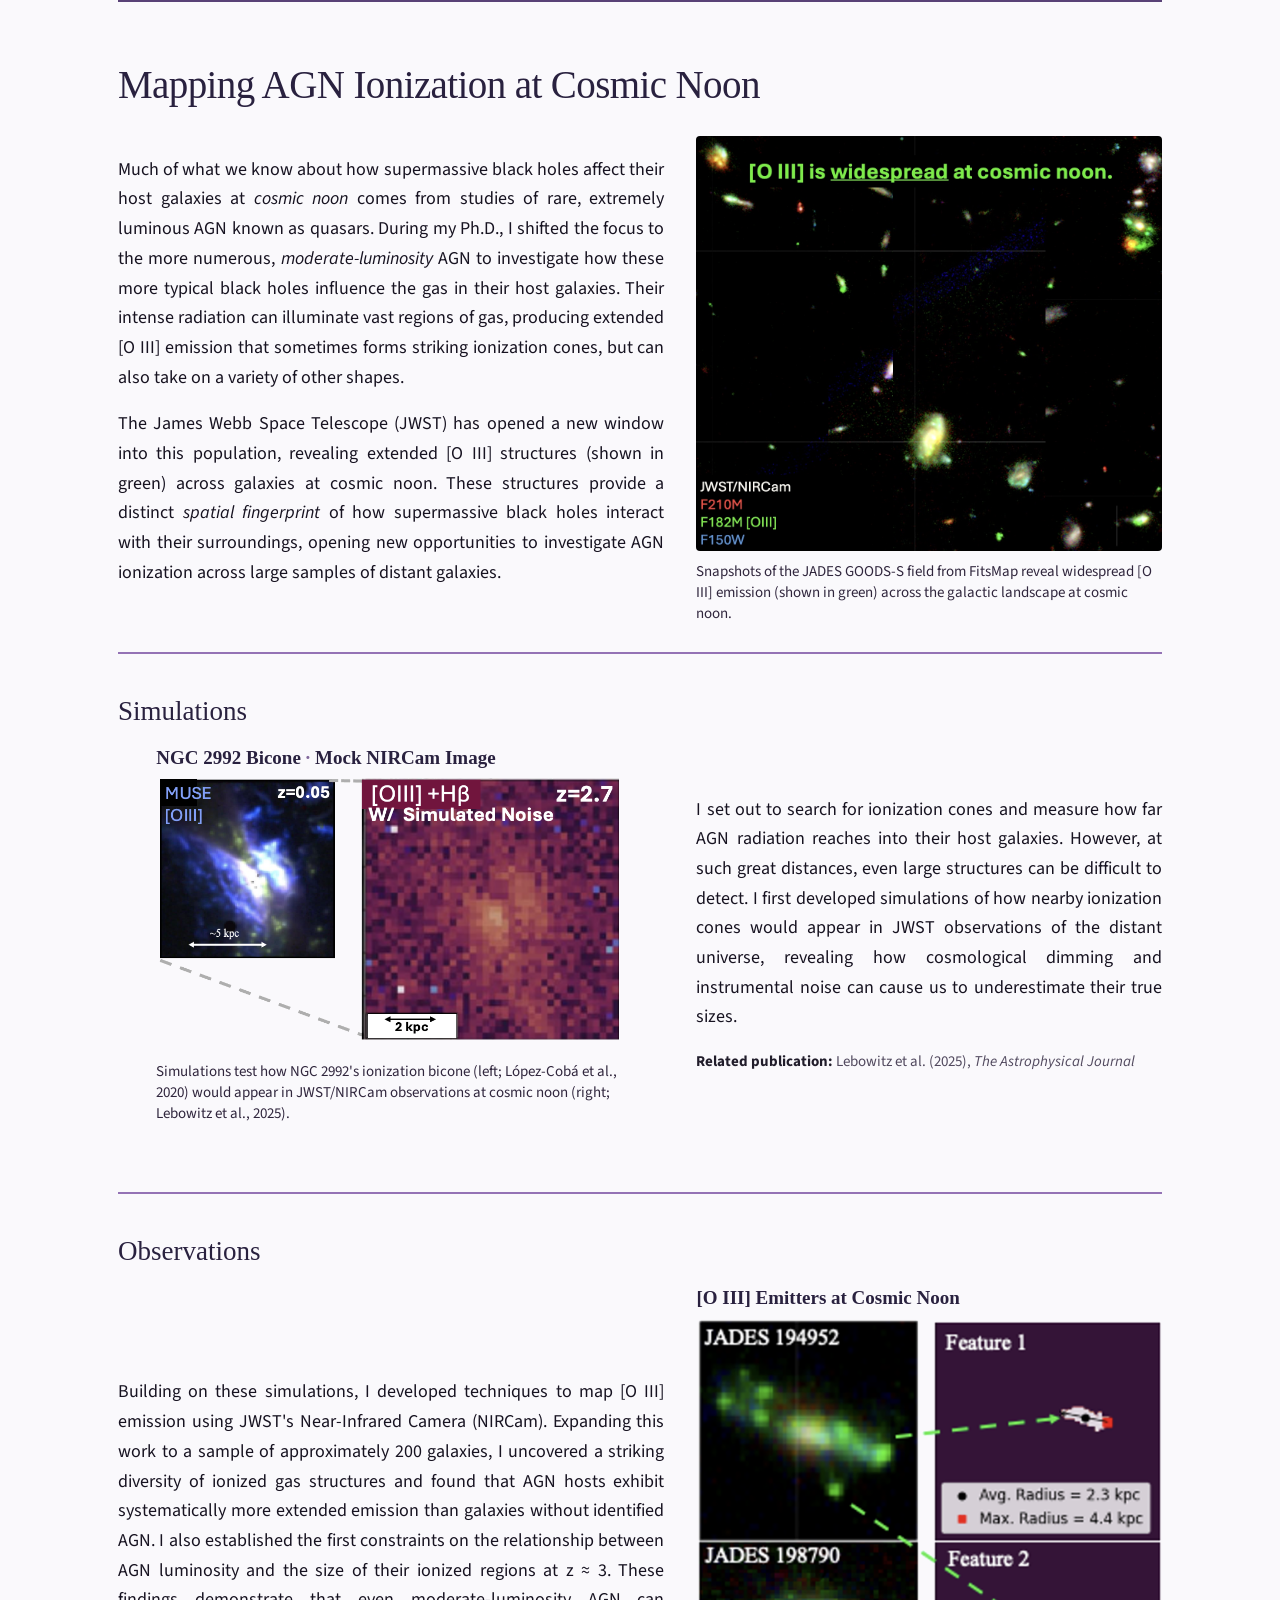
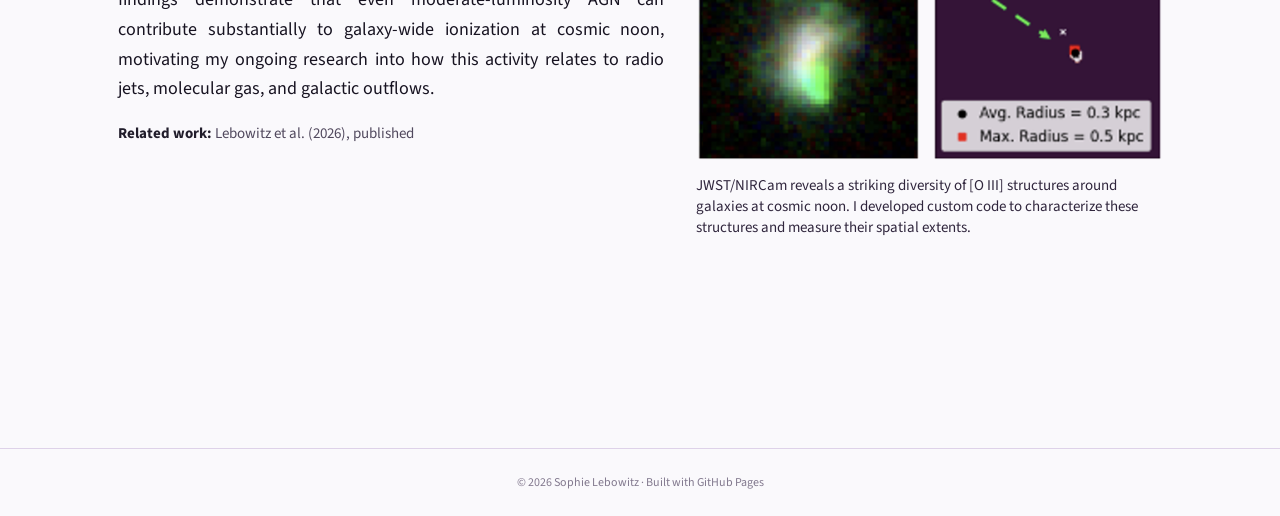
==== commit 46d7b4cc: "Add files via upload" ====
--- a/research.html
+++ b/research.html
@@ -1,4 +1,4 @@
-<!doctype html><html lang="en"><head><meta charset="utf-8"><meta name="viewport" content="width=device-width,initial-scale=1"><title>Research | Sophie Lebowitz</title><meta name="description" content="Research on supermassive black holes, galaxy evolution, and AGN ionization at cosmic noon."><style>
+<!doctype html><html lang="en"><head><meta charset="utf-8"><meta name="viewport" content="width=device-width,initial-scale=1"><title>Research | Sophie Lebowitz</title><meta name="description" content="Research on supermassive black holes, galaxy evolution, and AGN ionization at cosmic noon."><link rel="preconnect" href="https://fonts.googleapis.com"><link rel="preconnect" href="https://fonts.gstatic.com" crossorigin><link href="https://fonts.googleapis.com/css2?family=Source+Sans+3:wght@400;500;600;700&display=swap" rel="stylesheet"><style>
 :root{--ink:#252039;--muted:#655e74;--purple:#7351a5;--lav:#f4effa;--border:#e9e1f1}*{box-sizing:border-box}html{scroll-behavior:smooth}body{margin:0;color:var(--ink);font-family:Arial,Helvetica,sans-serif;background:#fff;line-height:1.6}a{color:inherit}a:focus-visible{outline:3px solid #a58bd5;outline-offset:4px}.wrap{max-width:1120px;margin:auto;padding:0 28px}header{background:white;border-bottom:1px solid var(--border)}.nav{display:flex;align-items:center;justify-content:space-between;gap:22px;min-height:78px}.brand{font-size:19px;font-weight:750;text-decoration:none;letter-spacing:-.5px}.brand span{color:var(--purple)}nav{display:flex;flex-wrap:wrap;gap:21px}nav a{font-size:13px;font-weight:650;text-decoration:none;color:#4b405e}nav a:hover{color:var(--purple)}.hero{position:relative;min-height:490px;display:flex;align-items:center;overflow:hidden;background:radial-gradient(ellipse at 78% 38%,#7d4baf66,transparent 35%),radial-gradient(ellipse at 68% 76%,#f7b5c133,transparent 30%),linear-gradient(120deg,#151025,#282044 65%,#35265d);color:#fff}.hero-video{position:absolute;inset:0;width:100%;height:100%;object-fit:cover;object-position:center;z-index:0}.hero:before{content:"";position:absolute;inset:0;z-index:1;background:linear-gradient(90deg,rgba(10,7,24,.19) 0%,rgba(14,9,29,.035) 48%,rgba(22,14,42,0) 78%);pointer-events:none}.hero:after{content:"";position:absolute;inset:0;pointer-events:none;background:transparent;opacity:0}.hero .wrap{width:100%;position:relative;z-index:2}.hero-content{max-width:640px;padding:92px 0}.eyebrow{text-transform:uppercase;letter-spacing:2.4px;font-size:12px;font-weight:750;color:#d5b9fa}.hero h1{font-family:Georgia,serif;font-size:clamp(43px,6vw,70px);line-height:1.1;letter-spacing:-1.5px;margin:14px 0}.hero .position{font-size:16px;color:#e4d7f1;margin:0 0 24px}.hero .intro{text-shadow:0 2px 10px rgba(0,0,0,.9),0 0 3px rgba(0,0,0,.8);font-size:20px;line-height:1.6;max-width:570px;color:#f4eefc}.button{display:inline-block;background:#fff;color:#4e3079;padding:12px 22px;border-radius:4px;text-decoration:none;font-weight:750;font-size:14px;margin-top:18px}.button:hover{background:#eee3fa}.section{padding:70px 0 90px}.section h2{font-family:Georgia,serif;font-size:34px;letter-spacing:-.7px;margin:0 0 10px}.section-lead{color:var(--muted);margin:0 0 36px}.cards{display:grid;grid-template-columns:repeat(3,1fr);gap:26px}.card{border:1px solid var(--border);border-radius:9px;overflow:hidden;background:#fff;box-shadow:0 8px 26px #39244c0b}.art{height:210px;display:flex;align-items:center;justify-content:center;text-align:center;padding:25px;background:linear-gradient(145deg,#251a3e,#664d8c);color:#eee5ff}.art.research{background:radial-gradient(circle at 55% 50%,#3c9c7970,transparent 34%),linear-gradient(145deg,#182c38,#30214f)}.art.about{background:linear-gradient(145deg,#e9dff3,#bba6d9);color:#4a366b}.art.outreach{background:linear-gradient(145deg,#342b5b,#7d579b)}.art small{font-size:12px;letter-spacing:.4px;max-width:220px}.card-content{padding:24px}.card h3{font-family:Georgia,serif;font-size:23px;margin:0 0 9px}.card p{color:var(--muted);font-size:14px;margin:0 0 18px;min-height:91px}.card a{font-size:14px;font-weight:750;color:var(--purple);text-decoration:none}.card a:hover{text-decoration:underline}.note{margin-top:28px;font-size:12px;color:#7d7489}.bottom{background:var(--lav);padding:36px 0;text-align:center;color:#635675;font-size:14px}.bottom a{color:#5c3a8c}footer{border-top:1px solid var(--border);padding:24px 0;font-size:12px;color:#82798e;text-align:center}@media(max-width:780px){.nav{padding-top:18px;padding-bottom:18px;align-items:flex-start;flex-direction:column;gap:12px}nav{gap:12px 18px}.hero{min-height:420px}.hero-content{padding:65px 0}.cards{grid-template-columns:1fr}.card p{min-height:0}.art{height:190px}.section{padding:48px 0}}
 @media(prefers-reduced-motion:reduce){.hero-video{display:none}.hero{background:#1b1533 url("jades-poster.jpg") center/cover no-repeat}}
 
@@ -59,6 +59,42 @@
 .publication{font-size:14px!important}
 @media(max-width:800px){.overview-grid,.project-grid,.oiii-intro-grid,.subsection-grid{grid-template-columns:1fr;gap:24px}.intro-image-column{grid-template-columns:repeat(2,minmax(0,1fr));gap:18px}.intro-image-column figure{max-width:none}.intro-image-column img{max-height:220px}.research-body p,.research-body figcaption{text-align:left}.research-body p{hyphens:none}}
 @media(max-width:480px){.intro-image-column{grid-template-columns:1fr}.intro-image-column figure{max-width:340px}}
+
+/* VERSION 4 — Easily editable layout and appearance settings */
+:root {
+  --site-body-size: 18px;
+  --site-caption-size: 15px;
+  --site-text: #171321;
+  --site-caption-text: #30263d;
+  --major-rule: #594277;
+  --minor-rule: #9473b5;
+  --intro-circle-size: 165px;
+  --research-figure-max-width: 470px;
+}
+body {font-family: 'Source Sans 3', 'Segoe UI', Arial, sans-serif; color:var(--site-text); -webkit-font-smoothing:auto}
+.research-body p {font-size:var(--site-body-size);line-height:1.65;text-align:justify;hyphens:none}
+.research-body figcaption {font-size:var(--site-caption-size);line-height:1.4;color:var(--site-caption-text);text-align:left;hyphens:none;overflow-wrap:break-word}
+.research-section {border-bottom:3px solid var(--major-rule)}
+.subsection {border-top:2px solid var(--minor-rule)}
+.overview-grid {grid-template-columns:minmax(0,1fr) 260px;gap:35px;align-items:start}
+.intro-image-column {gap:16px;justify-items:center;align-content:start}
+.intro-image-column figure {width:100%;max-width:260px;margin:0}
+.intro-image-column img {width:var(--intro-circle-size);height:var(--intro-circle-size);max-height:none;aspect-ratio:1;object-fit:cover;object-position:center;border-radius:50%;background:#130e1c;margin:0 auto 8px}
+.intro-image-column figcaption {width:100%;font-size:13.5px;line-height:1.36}
+.oiii-intro-grid,.subsection-grid {grid-template-columns:minmax(0,1.08fr) minmax(0,.92fr);gap:32px;align-items:center}
+.oiii-intro-grid figure,.subsection-grid .visual {width:100%;max-width:var(--research-figure-max-width);justify-self:center}
+.oiii-intro-grid figure img,.subsection-grid .visual img {width:100%;height:auto;object-fit:contain;background:transparent}
+.figure-heading {font-family:Georgia,serif;color:#29213f;font-size:19px;font-weight:600;line-height:1.3;margin:0 0 8px;text-align:left}
+.figure-heading span {color:#82689c}
+.publication {font-size:15px!important}
+@media(max-width:800px){
+ .overview-grid,.oiii-intro-grid,.subsection-grid{grid-template-columns:1fr;gap:24px}
+ .intro-image-column{display:grid;grid-template-columns:repeat(2,minmax(0,1fr));gap:22px}
+ .intro-image-column figure{max-width:260px}
+ .research-body p{text-align:left}
+ .intro-image-column img{width:min(100%,var(--intro-circle-size));height:auto;aspect-ratio:1}
+}
+@media(max-width:480px){.intro-image-column{grid-template-columns:1fr;justify-items:center}.intro-image-column figure{max-width:260px}}
 </style></head><body>
 <header><div class="wrap nav"><a class="brand" href="index.html">Sophie <span>Lebowitz</span></a><nav aria-label="Main navigation"><a href="index.html">Home</a><a href="research.html" aria-current="page">Research</a><a href="index.html#publications">Publications</a><a href="index.html#outreach">Education &amp; Outreach</a><a href="index.html#cv">CV</a><a href="index.html#about">About</a></nav></div></header>
 <main><div class="wrap page-title"><a class="back-link" href="index.html">← Back to home</a></div><div class="research-body">
@@ -67,6 +103,6 @@
 <figure><img src="images/radio-jets.jpg" alt="Pink radio lobes extending from Hercules A"><figcaption>Hubble Space Telescope and Very Large Array observations reveal the powerful radio jets and lobes of Hercules A.</figcaption></figure></div></div></section>
 <section class="research-section" id="radio-galaxies"><h2>High-Redshift Radio Galaxies: Laboratories for Galaxy Evolution</h2><p class="section-intro">High-redshift radio galaxies are powerful laboratories for studying the formation and evolution of today's most massive galaxies. These systems host powerful radio jets and are often found in dense environments containing numerous interacting and merging galaxies, abundant reservoirs of gas, and intense star formation.</p><div class="project-grid"><div class="copy"><h3>The Spiderweb Galaxy</h3><p>The Spiderweb Galaxy (z ≈ 2.2), corresponding to roughly 3 billion years after the Big Bang, is a particularly fascinating example. Previous observations with the Hubble Space Telescope and ALMA have revealed evidence of <em>in situ</em> star formation within the extended reservoir of gas surrounding the central galaxy and its satellites, known as the <em>circumgalactic medium</em> (CGM). In my current research at NRAO, I combine observations from the Mid-Infrared Instrument (MIRI) aboard the James Webb Space Telescope (JWST) with ALMA observations to investigate whether warm molecular hydrogen (H₂) provides a dominant cooling channel for the CGM by radiating away mechanical energy, and how this process may be connected to powerful radio jets and <em>in situ</em> star formation.</p></div><figure><img src="images/spiderweb.jpg" alt="Hubble Space Telescope view of the Spiderweb Galaxy and its satellite galaxies; scale bar approximately 25 kiloparsecs"><figcaption>Hubble Space Telescope image of the Spiderweb Galaxy and its surrounding satellite galaxies, which resemble flies caught in a spider's web. Scale bar: approximately 25 kpc.</figcaption></figure></div></section>
 <section class="research-section" id="oiii"><h2>Mapping AGN Ionization at Cosmic Noon</h2><div class="oiii-intro-grid"><div class="copy"><p>Much of what we know about how supermassive black holes affect their host galaxies at <em>cosmic noon</em> comes from studies of rare, extremely luminous AGN known as quasars. During my Ph.D., I shifted the focus to the more numerous, <em>moderate-luminosity</em> AGN to investigate how these more typical black holes influence the gas in their host galaxies. Their intense radiation can illuminate vast regions of gas, producing extended [O III] emission that sometimes forms striking ionization cones, but can also take on a variety of other shapes.</p><p>The James Webb Space Telescope (JWST) has opened a new window into this population, revealing extended [O III] structures (shown in green) across galaxies at cosmic noon. These structures provide a distinct <em>spatial fingerprint</em> of how supermassive black holes interact with their surroundings, opening new opportunities to investigate AGN ionization across large samples of distant galaxies.</p></div><figure><img src="images/jades-oiii.jpg" alt="JADES GOODS-S field showing green [O III] emission across galaxies at cosmic noon"><figcaption>Snapshots of the JADES GOODS-S field from FitsMap reveal widespread [O III] emission (shown in green) across the galactic landscape at cosmic noon.</figcaption></figure></div>
-<div class="subsection" id="simulations"><h3>Simulations</h3><div class="subsection-grid reverse"><figure class="visual"><img src="images/simulation.jpg" alt="NGC 2992 MUSE ionization bicone compared with a simulated JWST/NIRCam image at cosmic noon"><figcaption>Simulations test how NGC 2992's ionization bicone (left; López-Cobá et al., 2020) would appear in JWST/NIRCam observations at cosmic noon (right; Lebowitz et al., 2025).</figcaption></figure><div class="copy"><p>I set out to search for ionization cones and measure how far AGN radiation reaches into their host galaxies. However, at such great distances, even large structures can be difficult to detect. I first developed simulations of how nearby ionization cones would appear in JWST observations of the distant universe, revealing how cosmological dimming and instrumental noise can cause us to underestimate their true sizes.</p><p class="publication"><strong>Related publication:</strong> Lebowitz et al. (2025), <em>The Astrophysical Journal</em></p></div></div></div>
-<div class="subsection" id="observations"><h3>Observations</h3><div class="subsection-grid"><div class="copy"><p>Building on these simulations, I developed techniques to map [O III] emission using JWST's Near-Infrared Camera (NIRCam). Expanding this work to a sample of approximately 200 galaxies, I uncovered a striking diversity of ionized gas structures and found that AGN hosts exhibit systematically more extended emission than galaxies without identified AGN. I also established the first constraints on the relationship between AGN luminosity and the size of their ionized regions at z ≈ 3. These findings demonstrate that even moderate-luminosity AGN can contribute substantially to galaxy-wide ionization at cosmic noon, motivating my ongoing research into how this activity relates to radio jets, molecular gas, and galactic outflows.</p><p class="publication"><strong>Related work:</strong> Lebowitz et al. (2026), manuscript in preparation</p></div><figure class="visual"><img src="images/observations.jpg" alt="Two JADES galaxies with [O III] emission and measured spatial extents"><figcaption>JWST/NIRCam reveals a striking diversity of [O III] structures around galaxies at cosmic noon. I developed custom code to characterize these structures and measure their spatial extents.</figcaption></figure></div></div>
+<div class="subsection" id="simulations"><h3>Simulations</h3><div class="subsection-grid reverse"><figure class="visual"><div class="figure-heading">NGC 2992 Bicone <span>·</span> Mock NIRCam Image</div><img src="images/simulation-clean.png" alt="NGC 2992 MUSE ionization bicone compared with a simulated JWST/NIRCam image at cosmic noon"><figcaption>Simulations test how NGC 2992's ionization bicone (left; López-Cobá et al., 2020) would appear in JWST/NIRCam observations at cosmic noon (right; Lebowitz et al., 2025).</figcaption></figure><div class="copy"><p>I set out to search for ionization cones and measure how far AGN radiation reaches into their host galaxies. However, at such great distances, even large structures can be difficult to detect. I first developed simulations of how nearby ionization cones would appear in JWST observations of the distant universe, revealing how cosmological dimming and instrumental noise can cause us to underestimate their true sizes.</p><p class="publication"><strong>Related publication:</strong> Lebowitz et al. (2025), <em>The Astrophysical Journal</em></p></div></div></div>
+<div class="subsection" id="observations"><h3>Observations</h3><div class="subsection-grid"><div class="copy"><p>Building on these simulations, I developed techniques to map [O III] emission using JWST's Near-Infrared Camera (NIRCam). Expanding this work to a sample of approximately 200 galaxies, I uncovered a striking diversity of ionized gas structures and found that AGN hosts exhibit systematically more extended emission than galaxies without identified AGN. I also established the first constraints on the relationship between AGN luminosity and the size of their ionized regions at z ≈ 3. These findings demonstrate that even moderate-luminosity AGN can contribute substantially to galaxy-wide ionization at cosmic noon, motivating my ongoing research into how this activity relates to radio jets, molecular gas, and galactic outflows.</p><p class="publication"><strong>Related work:</strong> Lebowitz et al. (2026), published</p></div><figure class="visual"><div class="figure-heading">[O III] Emitters at Cosmic Noon</div><img src="images/observations-clean.png" alt="Two JADES galaxies with [O III] emission and measured spatial extents"><figcaption>JWST/NIRCam reveals a striking diversity of [O III] structures around galaxies at cosmic noon. I developed custom code to characterize these structures and measure their spatial extents.</figcaption></figure></div></div>
 </section></div></main><footer><div class="wrap">© 2026 Sophie Lebowitz · Built with GitHub Pages</div></footer></body></html>
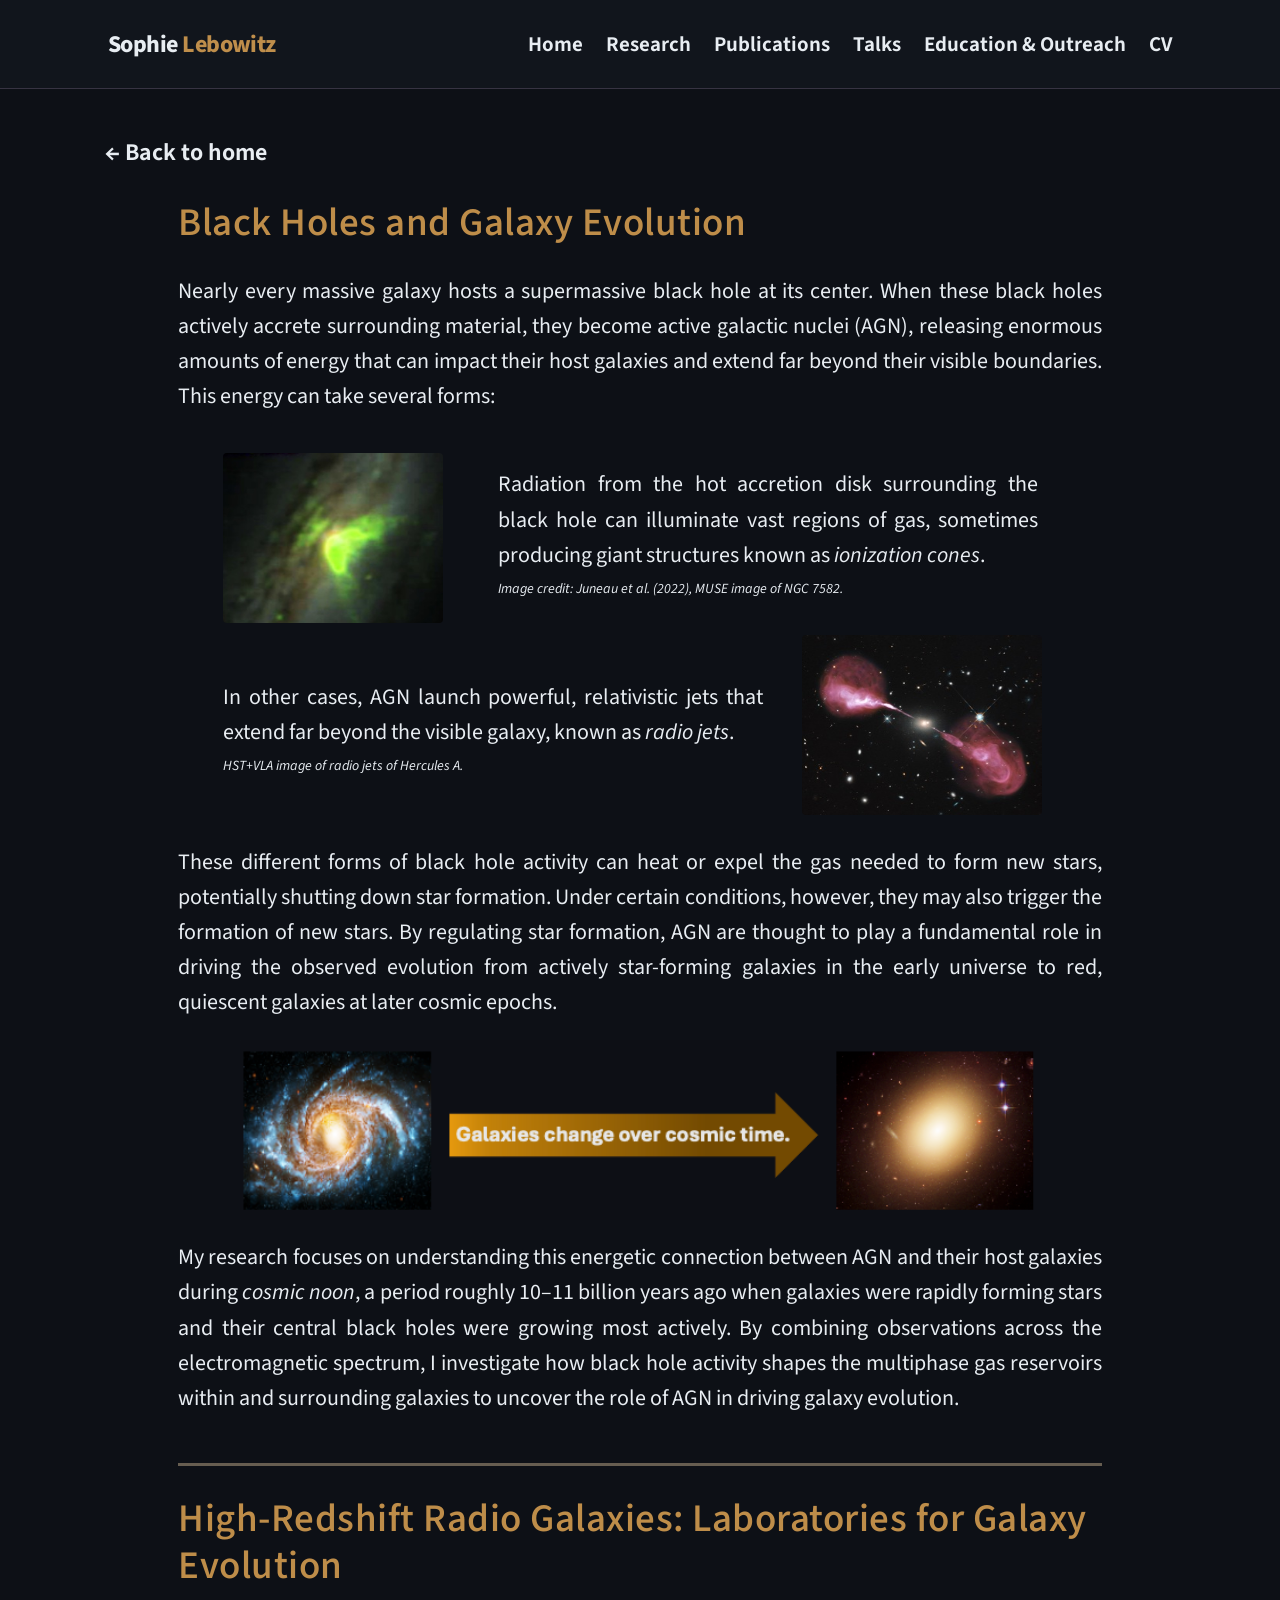
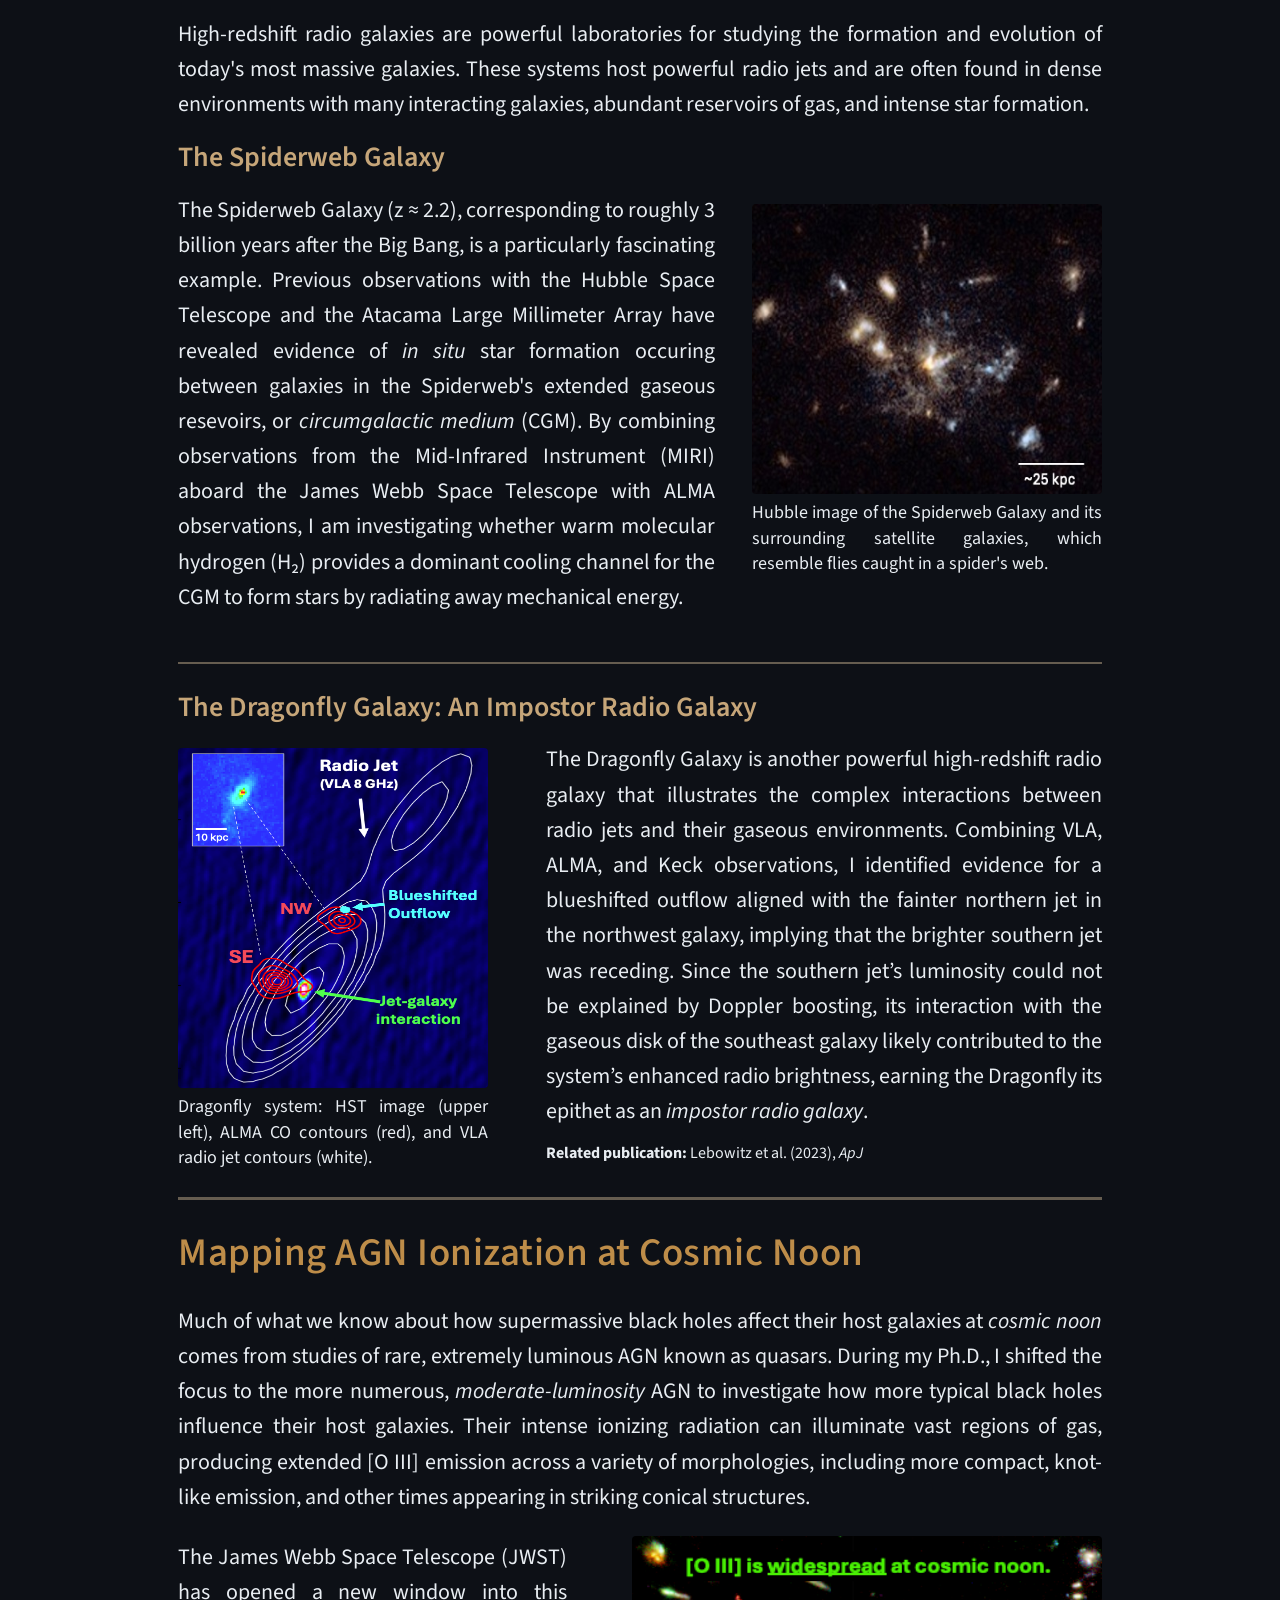
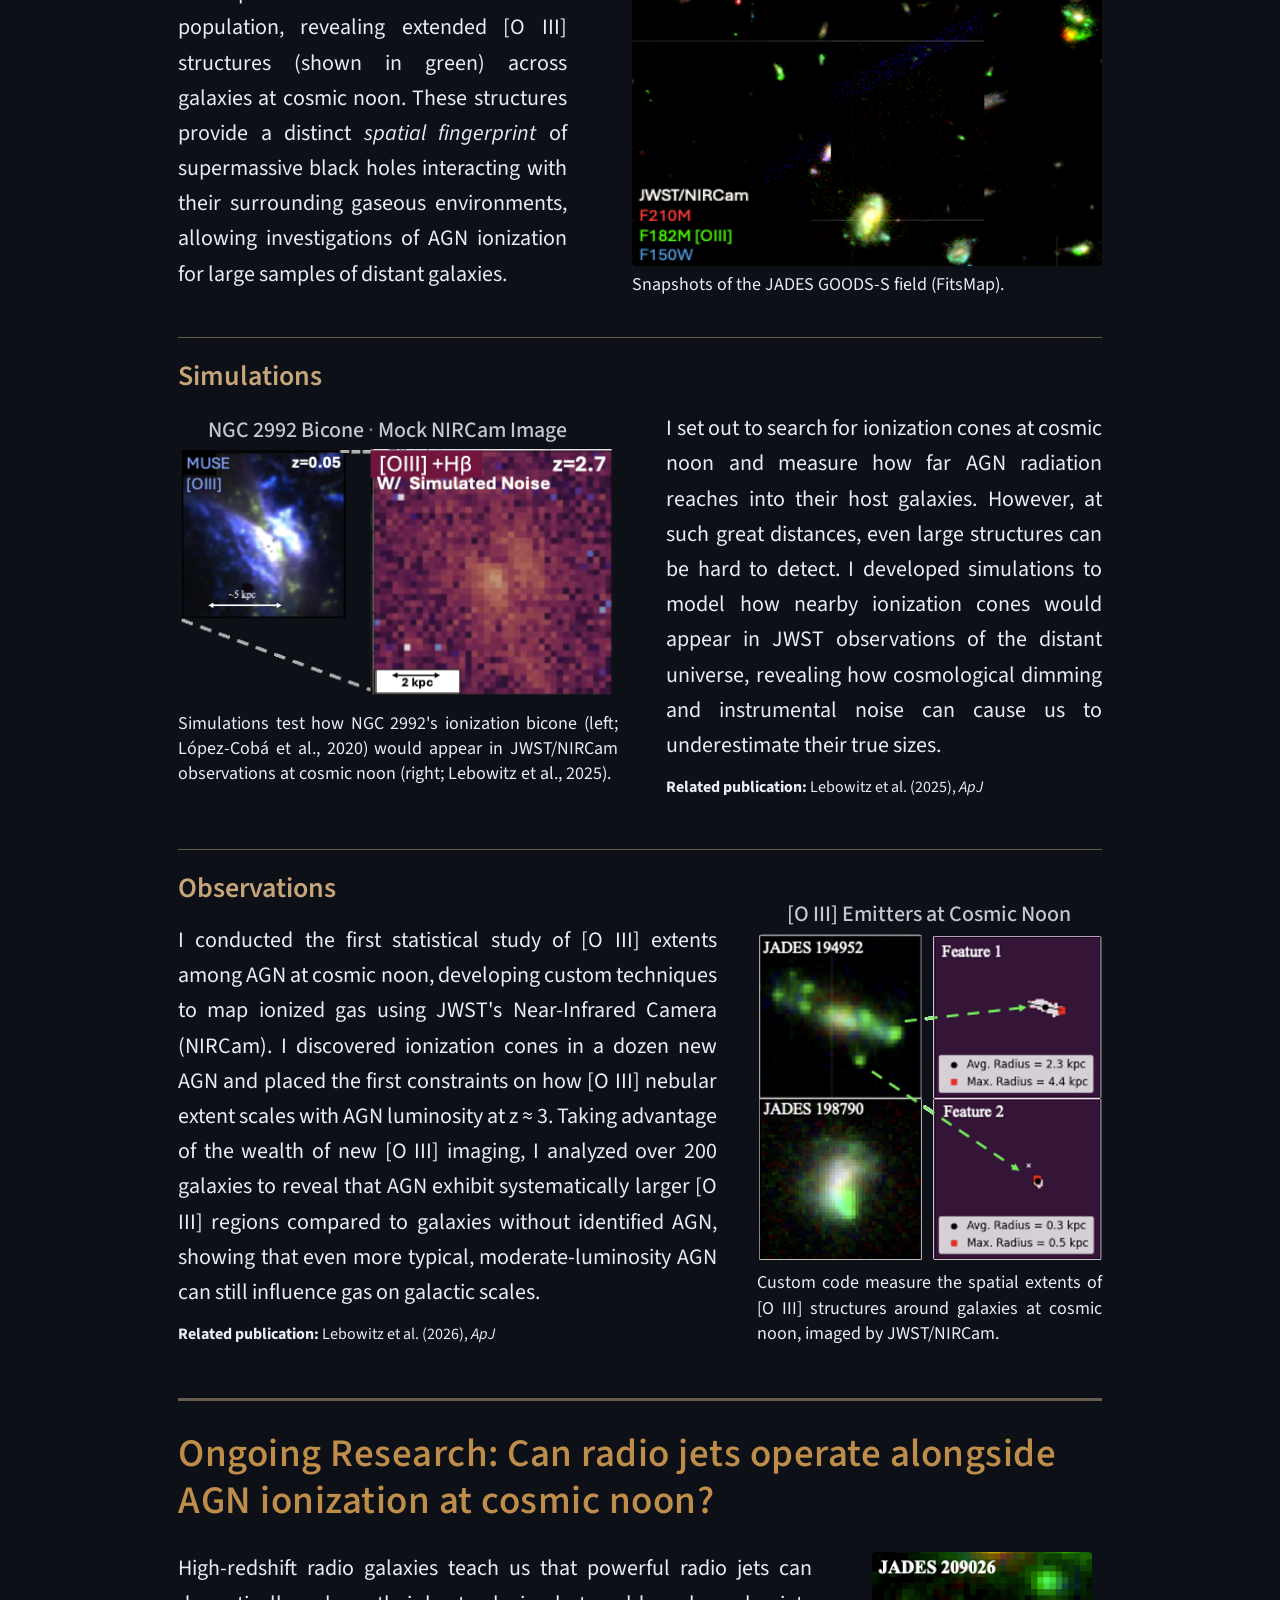
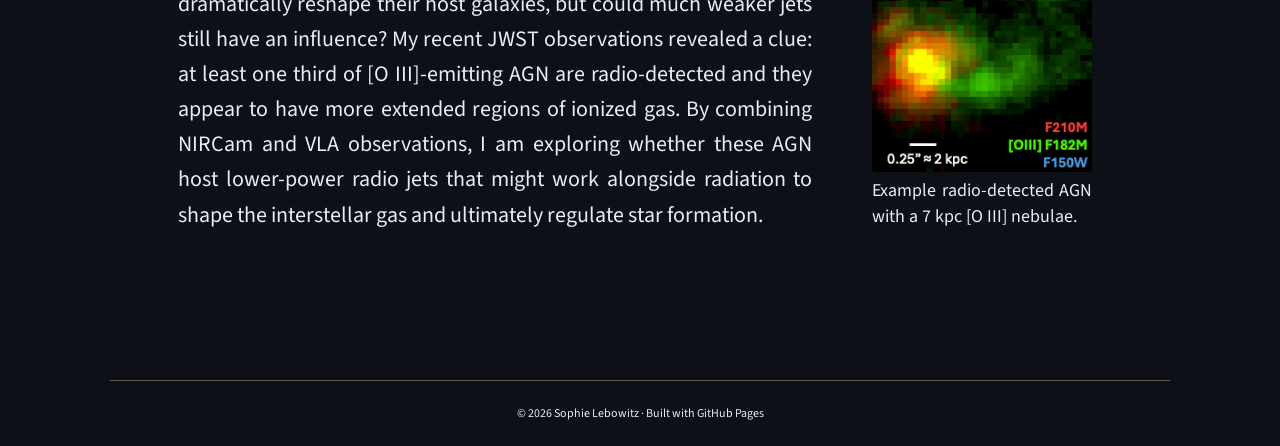
==== commit 4d582fd9: "launch redisigned website" ====
--- a/research.html
+++ b/research.html
@@ -1,108 +1,331 @@
-<!doctype html><html lang="en"><head><meta charset="utf-8"><meta name="viewport" content="width=device-width,initial-scale=1"><title>Research | Sophie Lebowitz</title><meta name="description" content="Research on supermassive black holes, galaxy evolution, and AGN ionization at cosmic noon."><link rel="preconnect" href="https://fonts.googleapis.com"><link rel="preconnect" href="https://fonts.gstatic.com" crossorigin><link href="https://fonts.googleapis.com/css2?family=Source+Sans+3:wght@400;500;600;700&display=swap" rel="stylesheet"><style>
-:root{--ink:#252039;--muted:#655e74;--purple:#7351a5;--lav:#f4effa;--border:#e9e1f1}*{box-sizing:border-box}html{scroll-behavior:smooth}body{margin:0;color:var(--ink);font-family:Arial,Helvetica,sans-serif;background:#fff;line-height:1.6}a{color:inherit}a:focus-visible{outline:3px solid #a58bd5;outline-offset:4px}.wrap{max-width:1120px;margin:auto;padding:0 28px}header{background:white;border-bottom:1px solid var(--border)}.nav{display:flex;align-items:center;justify-content:space-between;gap:22px;min-height:78px}.brand{font-size:19px;font-weight:750;text-decoration:none;letter-spacing:-.5px}.brand span{color:var(--purple)}nav{display:flex;flex-wrap:wrap;gap:21px}nav a{font-size:13px;font-weight:650;text-decoration:none;color:#4b405e}nav a:hover{color:var(--purple)}.hero{position:relative;min-height:490px;display:flex;align-items:center;overflow:hidden;background:radial-gradient(ellipse at 78% 38%,#7d4baf66,transparent 35%),radial-gradient(ellipse at 68% 76%,#f7b5c133,transparent 30%),linear-gradient(120deg,#151025,#282044 65%,#35265d);color:#fff}.hero-video{position:absolute;inset:0;width:100%;height:100%;object-fit:cover;object-position:center;z-index:0}.hero:before{content:"";position:absolute;inset:0;z-index:1;background:linear-gradient(90deg,rgba(10,7,24,.19) 0%,rgba(14,9,29,.035) 48%,rgba(22,14,42,0) 78%);pointer-events:none}.hero:after{content:"";position:absolute;inset:0;pointer-events:none;background:transparent;opacity:0}.hero .wrap{width:100%;position:relative;z-index:2}.hero-content{max-width:640px;padding:92px 0}.eyebrow{text-transform:uppercase;letter-spacing:2.4px;font-size:12px;font-weight:750;color:#d5b9fa}.hero h1{font-family:Georgia,serif;font-size:clamp(43px,6vw,70px);line-height:1.1;letter-spacing:-1.5px;margin:14px 0}.hero .position{font-size:16px;color:#e4d7f1;margin:0 0 24px}.hero .intro{text-shadow:0 2px 10px rgba(0,0,0,.9),0 0 3px rgba(0,0,0,.8);font-size:20px;line-height:1.6;max-width:570px;color:#f4eefc}.button{display:inline-block;background:#fff;color:#4e3079;padding:12px 22px;border-radius:4px;text-decoration:none;font-weight:750;font-size:14px;margin-top:18px}.button:hover{background:#eee3fa}.section{padding:70px 0 90px}.section h2{font-family:Georgia,serif;font-size:34px;letter-spacing:-.7px;margin:0 0 10px}.section-lead{color:var(--muted);margin:0 0 36px}.cards{display:grid;grid-template-columns:repeat(3,1fr);gap:26px}.card{border:1px solid var(--border);border-radius:9px;overflow:hidden;background:#fff;box-shadow:0 8px 26px #39244c0b}.art{height:210px;display:flex;align-items:center;justify-content:center;text-align:center;padding:25px;background:linear-gradient(145deg,#251a3e,#664d8c);color:#eee5ff}.art.research{background:radial-gradient(circle at 55% 50%,#3c9c7970,transparent 34%),linear-gradient(145deg,#182c38,#30214f)}.art.about{background:linear-gradient(145deg,#e9dff3,#bba6d9);color:#4a366b}.art.outreach{background:linear-gradient(145deg,#342b5b,#7d579b)}.art small{font-size:12px;letter-spacing:.4px;max-width:220px}.card-content{padding:24px}.card h3{font-family:Georgia,serif;font-size:23px;margin:0 0 9px}.card p{color:var(--muted);font-size:14px;margin:0 0 18px;min-height:91px}.card a{font-size:14px;font-weight:750;color:var(--purple);text-decoration:none}.card a:hover{text-decoration:underline}.note{margin-top:28px;font-size:12px;color:#7d7489}.bottom{background:var(--lav);padding:36px 0;text-align:center;color:#635675;font-size:14px}.bottom a{color:#5c3a8c}footer{border-top:1px solid var(--border);padding:24px 0;font-size:12px;color:#82798e;text-align:center}@media(max-width:780px){.nav{padding-top:18px;padding-bottom:18px;align-items:flex-start;flex-direction:column;gap:12px}nav{gap:12px 18px}.hero{min-height:420px}.hero-content{padding:65px 0}.cards{grid-template-columns:1fr}.card p{min-height:0}.art{height:190px}.section{padding:48px 0}}
-@media(prefers-reduced-motion:reduce){.hero-video{display:none}.hero{background:#1b1533 url("jades-poster.jpg") center/cover no-repeat}}
-
-
-:root{--ink:#29243b;--muted:#514b60;--purple:#7351a5;--lav:#f4effa;--border:#e6e0ec}
-body{background:#faf9fc;color:var(--ink)}header{background:#faf9fc}
-.page-title{padding:46px 0 0}.back-link{color:var(--purple);text-decoration:none;font-size:14px;font-weight:700}
-.research-body{max-width:1100px;margin:auto;padding:0 28px 100px}
-.research-body h2{font:normal clamp(29px,3.2vw,39px)/1.2 Georgia,serif;letter-spacing:-.6px;margin:0 0 27px}
-.research-body h3{font:normal 27px/1.3 Georgia,serif;margin:0 0 17px}
-.research-body p{font-size:16px;line-height:1.85;margin:0 0 17px;text-align:justify;hyphens:auto}
-.research-section{padding:60px 0 70px;border-bottom:3px solid #cfc1e0}
-.research-section:last-child{border-bottom:0}
-.research-body figure{margin:0;min-width:0}
-.research-body img{display:block;max-width:100%;height:auto;border-radius:4px}
-.research-body figcaption{font-size:12.5px;line-height:1.55;color:var(--muted);margin-top:10px;text-align:justify;hyphens:auto}
-.overview-grid{display:grid;grid-template-columns:minmax(0,1.28fr) minmax(0,.82fr);gap:45px;align-items:start}
-.intro-image-column{display:grid;gap:27px}
-.intro-image-column figure{max-width:360px;margin:0 auto;width:100%}
-.intro-image-column img{width:100%;max-height:290px;object-fit:contain;background:#100d16}
-.section-intro{max-width:850px;margin-bottom:32px}
-.project-grid{display:grid;grid-template-columns:minmax(0,1.25fr) minmax(0,.88fr);gap:42px;align-items:start}
-.project-grid figure img{width:100%}
-.oiii-intro-grid{display:grid;grid-template-columns:minmax(0,1.12fr) minmax(0,.95fr);gap:38px;align-items:start}
-.oiii-intro-grid figure{align-self:center}.oiii-intro-grid figure img{width:100%}
-.subsection{padding:40px 0;border-top:1px solid #e0d8e9;margin-top:28px}
-.subsection-grid{display:grid;grid-template-columns:minmax(0,1fr) minmax(0,1fr);gap:40px;align-items:center}
-.subsection-grid.reverse .visual{order:0}.subsection-grid.reverse .copy{order:1}
-.subsection-grid .visual img{width:100%}
-.publication{font-size:13px!important;color:var(--muted);margin:18px 0 0!important;text-align:left!important}.publication strong{color:var(--ink)}
-@media(max-width:800px){.overview-grid,.project-grid,.oiii-intro-grid,.subsection-grid{grid-template-columns:1fr;gap:24px}.intro-image-column{grid-template-columns:repeat(2,minmax(0,1fr));gap:18px}.intro-image-column figure{max-width:none}.intro-image-column img{max-height:250px}.subsection-grid.reverse .visual,.subsection-grid.reverse .copy{order:initial}.research-body p{text-align:left;hyphens:none}.research-body figcaption{text-align:left}.research-section{padding:42px 0 50px}.research-body{padding:0 22px 70px}}
-@media(max-width:480px){.intro-image-column{grid-template-columns:1fr}.intro-image-column figure{max-width:340px}.page-title{padding-top:28px}}
-
-/* Version 3: more comfortable reading and clearer navigation */
-@import url('https://fonts.googleapis.com/css2?family=Inter:wght@400;500;600;650;700;750;800&display=swap');
-:root{--ink:#211d2b;--muted:#51495e;--purple:#7351a5;--border:#ded2e9}
-body{font-family:'Inter',Arial,Helvetica,sans-serif;color:var(--ink);background:#faf9fc;-webkit-font-smoothing:antialiased}
-.brand{font-size:22px;font-weight:750;letter-spacing:-.55px}
-.nav{min-height:88px}
-nav{gap:23px}
-nav a{font-size:16px;font-weight:650;color:#29213f}
-nav a:hover,nav a[aria-current='page']{color:#7351a5}
-@media(max-width:780px){.nav{min-height:0}nav{gap:12px 18px}nav a{font-size:15px}}
-
-/* Research page refinements */
-.back-link{font-size:16px;font-weight:650}
-.research-body h2,.research-body h3{color:#29213f}
-.research-body p{font-size:16.5px;line-height:1.82;hyphens:none;overflow-wrap:normal}
-.research-body figcaption{font-size:14.5px;line-height:1.5;color:#51495e;hyphens:none;text-align:justify;text-justify:inter-word}
-.research-section{border-bottom:3px solid #594277}
-.subsection{border-top:2px solid #a18ab9}
-.overview-grid{grid-template-columns:minmax(0,1fr) 300px;gap:40px;align-items:start}
-.intro-image-column{gap:18px;justify-items:start}
-.intro-image-column figure{max-width:300px;margin:0;width:100%}
-.intro-image-column img{width:100%;height:auto;max-height:210px;object-fit:contain;object-position:left center;background:transparent}
-.oiii-intro-grid{grid-template-columns:minmax(0,1.2fr) minmax(0,.88fr);gap:40px}
-.oiii-intro-grid figure{align-self:center}
-.publication{font-size:14px!important}
-@media(max-width:800px){.overview-grid,.project-grid,.oiii-intro-grid,.subsection-grid{grid-template-columns:1fr;gap:24px}.intro-image-column{grid-template-columns:repeat(2,minmax(0,1fr));gap:18px}.intro-image-column figure{max-width:none}.intro-image-column img{max-height:220px}.research-body p,.research-body figcaption{text-align:left}.research-body p{hyphens:none}}
-@media(max-width:480px){.intro-image-column{grid-template-columns:1fr}.intro-image-column figure{max-width:340px}}
-
-/* VERSION 4 — Easily editable layout and appearance settings */
-:root {
-  --site-body-size: 18px;
-  --site-caption-size: 15px;
-  --site-text: #171321;
-  --site-caption-text: #30263d;
-  --major-rule: #594277;
-  --minor-rule: #9473b5;
-  --intro-circle-size: 165px;
-  --research-figure-max-width: 470px;
-}
-body {font-family: 'Source Sans 3', 'Segoe UI', Arial, sans-serif; color:var(--site-text); -webkit-font-smoothing:auto}
-.research-body p {font-size:var(--site-body-size);line-height:1.65;text-align:justify;hyphens:none}
-.research-body figcaption {font-size:var(--site-caption-size);line-height:1.4;color:var(--site-caption-text);text-align:left;hyphens:none;overflow-wrap:break-word}
-.research-section {border-bottom:3px solid var(--major-rule)}
-.subsection {border-top:2px solid var(--minor-rule)}
-.overview-grid {grid-template-columns:minmax(0,1fr) 260px;gap:35px;align-items:start}
-.intro-image-column {gap:16px;justify-items:center;align-content:start}
-.intro-image-column figure {width:100%;max-width:260px;margin:0}
-.intro-image-column img {width:var(--intro-circle-size);height:var(--intro-circle-size);max-height:none;aspect-ratio:1;object-fit:cover;object-position:center;border-radius:50%;background:#130e1c;margin:0 auto 8px}
-.intro-image-column figcaption {width:100%;font-size:13.5px;line-height:1.36}
-.oiii-intro-grid,.subsection-grid {grid-template-columns:minmax(0,1.08fr) minmax(0,.92fr);gap:32px;align-items:center}
-.oiii-intro-grid figure,.subsection-grid .visual {width:100%;max-width:var(--research-figure-max-width);justify-self:center}
-.oiii-intro-grid figure img,.subsection-grid .visual img {width:100%;height:auto;object-fit:contain;background:transparent}
-.figure-heading {font-family:Georgia,serif;color:#29213f;font-size:19px;font-weight:600;line-height:1.3;margin:0 0 8px;text-align:left}
-.figure-heading span {color:#82689c}
-.publication {font-size:15px!important}
-@media(max-width:800px){
- .overview-grid,.oiii-intro-grid,.subsection-grid{grid-template-columns:1fr;gap:24px}
- .intro-image-column{display:grid;grid-template-columns:repeat(2,minmax(0,1fr));gap:22px}
- .intro-image-column figure{max-width:260px}
- .research-body p{text-align:left}
- .intro-image-column img{width:min(100%,var(--intro-circle-size));height:auto;aspect-ratio:1}
-}
-@media(max-width:480px){.intro-image-column{grid-template-columns:1fr;justify-items:center}.intro-image-column figure{max-width:260px}}
-</style></head><body>
-<header><div class="wrap nav"><a class="brand" href="index.html">Sophie <span>Lebowitz</span></a><nav aria-label="Main navigation"><a href="index.html">Home</a><a href="research.html" aria-current="page">Research</a><a href="index.html#publications">Publications</a><a href="index.html#outreach">Education &amp; Outreach</a><a href="index.html#cv">CV</a><a href="index.html#about">About</a></nav></div></header>
-<main><div class="wrap page-title"><a class="back-link" href="index.html">← Back to home</a></div><div class="research-body">
-<section class="research-section" id="overview"><h2>Black Holes and Galaxy Evolution</h2><div class="overview-grid"><div class="copy"><p>Nearly every massive galaxy hosts a supermassive black hole at its center. When these black holes actively accrete surrounding material, they become active galactic nuclei (AGN), releasing enormous amounts of energy that can impact their host galaxies and extend far beyond their visible boundaries.</p><p>This energy can take several forms. Radiation from the hot accretion disk surrounding the black hole can illuminate vast regions of gas, sometimes producing giant structures known as <em>ionization cones</em>. In other cases, AGN launch powerful, relativistic jets that extend far beyond the visible galaxy, known as <em>radio jets</em>. These different forms of black hole activity can heat or expel the gas needed to form new stars, potentially shutting down star formation. Under certain conditions, however, they may also trigger the formation of new stars.</p><p>My research focuses on understanding this energetic connection between AGN and their host galaxies during <em>cosmic noon</em>, a period roughly 10–11 billion years ago when galaxies were rapidly forming stars and their central black holes were growing most actively. By combining observations across the electromagnetic spectrum, I investigate how black hole activity shapes the multiphase gas reservoirs within and surrounding galaxies to uncover the role of AGN in driving galaxy evolution.</p></div><div class="intro-image-column">
-<figure><img src="images/ionization-cone.jpg" alt="Green ionization cone in NGC 7582"><figcaption>Ionization cone in the nearby galaxy NGC 7582, observed with the Multi Unit Spectroscopic Explorer (MUSE). Juneau et al. (2022).</figcaption></figure>
-<figure><img src="images/radio-jets.jpg" alt="Pink radio lobes extending from Hercules A"><figcaption>Hubble Space Telescope and Very Large Array observations reveal the powerful radio jets and lobes of Hercules A.</figcaption></figure></div></div></section>
-<section class="research-section" id="radio-galaxies"><h2>High-Redshift Radio Galaxies: Laboratories for Galaxy Evolution</h2><p class="section-intro">High-redshift radio galaxies are powerful laboratories for studying the formation and evolution of today's most massive galaxies. These systems host powerful radio jets and are often found in dense environments containing numerous interacting and merging galaxies, abundant reservoirs of gas, and intense star formation.</p><div class="project-grid"><div class="copy"><h3>The Spiderweb Galaxy</h3><p>The Spiderweb Galaxy (z ≈ 2.2), corresponding to roughly 3 billion years after the Big Bang, is a particularly fascinating example. Previous observations with the Hubble Space Telescope and ALMA have revealed evidence of <em>in situ</em> star formation within the extended reservoir of gas surrounding the central galaxy and its satellites, known as the <em>circumgalactic medium</em> (CGM). In my current research at NRAO, I combine observations from the Mid-Infrared Instrument (MIRI) aboard the James Webb Space Telescope (JWST) with ALMA observations to investigate whether warm molecular hydrogen (H₂) provides a dominant cooling channel for the CGM by radiating away mechanical energy, and how this process may be connected to powerful radio jets and <em>in situ</em> star formation.</p></div><figure><img src="images/spiderweb.jpg" alt="Hubble Space Telescope view of the Spiderweb Galaxy and its satellite galaxies; scale bar approximately 25 kiloparsecs"><figcaption>Hubble Space Telescope image of the Spiderweb Galaxy and its surrounding satellite galaxies, which resemble flies caught in a spider's web. Scale bar: approximately 25 kpc.</figcaption></figure></div></section>
-<section class="research-section" id="oiii"><h2>Mapping AGN Ionization at Cosmic Noon</h2><div class="oiii-intro-grid"><div class="copy"><p>Much of what we know about how supermassive black holes affect their host galaxies at <em>cosmic noon</em> comes from studies of rare, extremely luminous AGN known as quasars. During my Ph.D., I shifted the focus to the more numerous, <em>moderate-luminosity</em> AGN to investigate how these more typical black holes influence the gas in their host galaxies. Their intense radiation can illuminate vast regions of gas, producing extended [O III] emission that sometimes forms striking ionization cones, but can also take on a variety of other shapes.</p><p>The James Webb Space Telescope (JWST) has opened a new window into this population, revealing extended [O III] structures (shown in green) across galaxies at cosmic noon. These structures provide a distinct <em>spatial fingerprint</em> of how supermassive black holes interact with their surroundings, opening new opportunities to investigate AGN ionization across large samples of distant galaxies.</p></div><figure><img src="images/jades-oiii.jpg" alt="JADES GOODS-S field showing green [O III] emission across galaxies at cosmic noon"><figcaption>Snapshots of the JADES GOODS-S field from FitsMap reveal widespread [O III] emission (shown in green) across the galactic landscape at cosmic noon.</figcaption></figure></div>
-<div class="subsection" id="simulations"><h3>Simulations</h3><div class="subsection-grid reverse"><figure class="visual"><div class="figure-heading">NGC 2992 Bicone <span>·</span> Mock NIRCam Image</div><img src="images/simulation-clean.png" alt="NGC 2992 MUSE ionization bicone compared with a simulated JWST/NIRCam image at cosmic noon"><figcaption>Simulations test how NGC 2992's ionization bicone (left; López-Cobá et al., 2020) would appear in JWST/NIRCam observations at cosmic noon (right; Lebowitz et al., 2025).</figcaption></figure><div class="copy"><p>I set out to search for ionization cones and measure how far AGN radiation reaches into their host galaxies. However, at such great distances, even large structures can be difficult to detect. I first developed simulations of how nearby ionization cones would appear in JWST observations of the distant universe, revealing how cosmological dimming and instrumental noise can cause us to underestimate their true sizes.</p><p class="publication"><strong>Related publication:</strong> Lebowitz et al. (2025), <em>The Astrophysical Journal</em></p></div></div></div>
-<div class="subsection" id="observations"><h3>Observations</h3><div class="subsection-grid"><div class="copy"><p>Building on these simulations, I developed techniques to map [O III] emission using JWST's Near-Infrared Camera (NIRCam). Expanding this work to a sample of approximately 200 galaxies, I uncovered a striking diversity of ionized gas structures and found that AGN hosts exhibit systematically more extended emission than galaxies without identified AGN. I also established the first constraints on the relationship between AGN luminosity and the size of their ionized regions at z ≈ 3. These findings demonstrate that even moderate-luminosity AGN can contribute substantially to galaxy-wide ionization at cosmic noon, motivating my ongoing research into how this activity relates to radio jets, molecular gas, and galactic outflows.</p><p class="publication"><strong>Related work:</strong> Lebowitz et al. (2026), published</p></div><figure class="visual"><div class="figure-heading">[O III] Emitters at Cosmic Noon</div><img src="images/observations-clean.png" alt="Two JADES galaxies with [O III] emission and measured spatial extents"><figcaption>JWST/NIRCam reveals a striking diversity of [O III] structures around galaxies at cosmic noon. I developed custom code to characterize these structures and measure their spatial extents.</figcaption></figure></div></div>
-</section></div></main><footer><div class="wrap">© 2026 Sophie Lebowitz · Built with GitHub Pages</div></footer></body></html>+<!doctype html>
+<html lang="en">
+ <head>
+  <link rel="stylesheet" href="shared-style.css">
+  <meta charset="utf-8"/>
+  <meta content="width=device-width,initial-scale=1" name="viewport"/>
+  <title>
+   Research | Sophie Lebowitz
+  </title>
+  <meta content="Research on supermassive black holes, galaxy evolution, and AGN ionization at cosmic noon." name="description"/>
+  <link href="https://fonts.googleapis.com" rel="preconnect"/>
+  <link crossorigin="" href="https://fonts.gstatic.com" rel="preconnect"/>
+  <link href="https://fonts.googleapis.com/css2?family=Source+Sans+3:wght@400;500;600;700&amp;display=swap" rel="stylesheet"/>
+  <link href="research-style.css" rel="stylesheet"/>
+ </head>
+ <body>
+  <header>
+   <div class="wrap nav">
+    <a class="brand" href="index.html">
+     Sophie
+     <span>
+      Lebowitz
+     </span>
+    </a>
+    <nav aria-label="Main navigation">
+      <a href="index.html">Home</a>
+      <a href="research.html">Research</a>
+      <a href="publications.html">Publications</a>
+      <a href="talks.html">Talks</a>
+      <a href="outreach.html">Education &amp; Outreach</a>
+      <a href="cv.html">CV</a>
+    </nav>
+   </div>
+  </header>
+  <main>
+   <div class="wrap page-title">
+    <a class="back-link" href="index.html">
+     &larr; Back to home
+    </a>
+   </div>
+   <div class="research-body">
+    <section class="research-section" id="overview">
+     
+<h2>Black Holes and Galaxy Evolution</h2>
+
+<p>
+  Nearly every massive galaxy hosts a supermassive black hole at its center.
+  When these black holes actively accrete surrounding material, they become
+  active galactic nuclei (AGN), releasing enormous amounts of energy that can
+  impact their host galaxies and extend far beyond their visible boundaries.
+  This energy can take several forms:
+</p>
+
+<div class="agn-example agn-cone">
+  <figure>
+    <img
+      src="images/ionization-cone.jpg"
+      alt="Green ionization cone in NGC 7582"
+    />
+  </figure>
+
+  <div class="agn-example-text">
+    <p>
+      Radiation from the hot accretion disk surrounding the black hole can
+      illuminate vast regions of gas, sometimes producing giant structures
+      known as <em>ionization cones</em>.
+      <span class="agn-image-credit">
+        Image credit: Juneau et al. (2022), MUSE image of NGC 7582.
+      </span>
+    </p>
+  </div>
+</div>
+
+<div class="agn-example agn-jets">
+  <div class="agn-example-text">
+    <p>
+      In other cases, AGN launch powerful, relativistic jets that extend far
+      beyond the visible galaxy, known as <em>radio jets</em>.
+      <span class="agn-image-credit">
+        HST+VLA image of radio jets of Hercules A.
+      </span>
+    </p>
+  </div>
+
+  <figure>
+    <img
+      src="images/radio-jets.jpg"
+      alt="Pink radio lobes extending from Hercules A"
+    />
+  </figure>
+</div>
+
+<p>
+  These different forms of black hole activity can heat or expel the gas needed to form new stars, potentially shutting down star formation. Under certain conditions, however, they may also trigger the formation of new stars. By regulating star formation, AGN are thought to play a fundamental role in driving the observed evolution from actively star-forming galaxies in the early universe to red, quiescent galaxies at later cosmic epochs.
+</p>
+
+<figure class="galaxy-evolution-figure">
+  <img
+    src="images/galaxy_evolution.png"
+    alt="Illustration of galaxy evolution from a blue spiral galaxy to a red elliptical galaxy over cosmic time."
+  >
+</figure>
+
+<p>
+  My research focuses on understanding this energetic connection between
+  AGN and their host galaxies during <em>cosmic noon</em>, a period roughly
+  10&ndash;11 billion years ago when galaxies were rapidly forming stars
+  and their central black holes were growing most actively. By combining
+  observations across the electromagnetic spectrum, I investigate how
+  black hole activity shapes the multiphase gas reservoirs within and
+  surrounding galaxies to uncover the role of AGN in driving galaxy evolution.
+</p>
+
+</section>
+
+    <section class="research-section" id="radio-galaxies">
+     <h2>
+      High-Redshift Radio Galaxies: Laboratories for Galaxy Evolution
+     </h2>
+     <p class="section-intro">
+      High-redshift radio galaxies are powerful laboratories for studying the formation and evolution of today's most massive galaxies. These systems host powerful radio jets and are often found in dense environments with many interacting galaxies, abundant reservoirs of gas, and intense star formation.
+     </p>
+     <div class="project-grid">
+      <div class="copy">
+       <h3>
+        The Spiderweb Galaxy
+       </h3>
+       <p>
+        The Spiderweb Galaxy (z &asymp; 2.2), corresponding to roughly 3 billion years after the Big Bang, is a particularly fascinating example. Previous observations with the Hubble Space Telescope and the Atacama Large Millimeter Array have revealed evidence of
+        <em>
+         in situ
+        </em>
+        star formation occuring between galaxies in the Spiderweb's extended gaseous resevoirs, or
+        <em>
+         circumgalactic medium
+        </em>
+        (CGM). By combining observations from the Mid-Infrared Instrument (MIRI) aboard the James Webb Space Telescope with ALMA observations, I am investigating whether warm molecular hydrogen (H₂) provides a dominant cooling channel for the CGM to form stars by radiating away mechanical energy.
+       </p>
+      </div>
+      <figure>
+       <img alt="Hubble Space Telescope view of the Spiderweb Galaxy and its satellite galaxies; scale bar approximately 25 kiloparsecs" src="images/spiderweb.jpg"/>
+       <figcaption>
+        Hubble image of the Spiderweb Galaxy and its surrounding satellite galaxies, which resemble flies caught in a spider's web. 
+       </figcaption>
+      </figure>
+     </div>
+
+<!-- DRAGONFLY GALAXY -->
+<div class="dragonfly-subsection" id="dragonfly">
+  <h3>The Dragonfly Galaxy: An Impostor Radio Galaxy</h3>
+
+  <div class="dragonfly-grid">
+    <div class="copy">
+      <p>
+        The Dragonfly Galaxy is another powerful high-redshift radio
+        galaxy that illustrates the complex interactions between radio
+        jets and their gaseous environments. Combining VLA, ALMA, and
+        Keck observations, I identified evidence for a blueshifted outflow
+        aligned with the fainter northern jet in the northwest galaxy, implying that the brighter
+        southern jet was receding. Since the southern jet’s luminosity
+        could not be explained by Doppler boosting, its interaction with
+        the gaseous disk of the southeast galaxy likely contributed to the system’s enhanced
+        radio brightness, earning the Dragonfly its epithet as an
+        <em>impostor radio galaxy</em>.
+      </p>
+       <p class="publication">
+         <strong>
+          Related publication:
+         </strong>
+         Lebowitz et al. (2023),
+         <em>
+          ApJ
+         </em>
+        </p>
+    </div>
+
+    <figure>
+      <img src="images/dragonfly.png" alt="The Dragonfly Galaxy">
+      <figcaption>
+        Dragonfly system: HST image (upper left), ALMA CO contours (red), and VLA radio jet contours (white).
+      </figcaption>
+    </figure>
+  </div>
+</div>
+
+    </section>
+  
+
+<section class="research-section" id="oiii">
+  <h2>Mapping AGN Ionization at Cosmic Noon</h2>
+
+  <!-- FIRST PARAGRAPH: FULL WIDTH -->
+  <p>
+    Much of what we know about how supermassive black holes affect their host galaxies at
+    <em>cosmic noon</em> comes from studies of rare, extremely luminous AGN known as quasars.
+    During my Ph.D., I shifted the focus to the more numerous,
+    <em>moderate-luminosity</em> AGN to investigate how more typical black holes
+    influence their host galaxies. Their intense ionizing radiation can illuminate
+    vast regions of gas, producing extended [O III] emission across a variety of morphologies, including more compact, knot-like emission, and other times appearing in striking conical structures.
+  </p>
+
+  <!-- SECOND PARAGRAPH AND JADES FIGURE: SIDE BY SIDE -->
+  <div class="oiii-intro-grid">
+
+    <div class="copy">
+      <p>
+        The James Webb Space Telescope (JWST) has opened a new window into this
+        population, revealing extended [O III] structures (shown in green) across
+        galaxies at cosmic noon. These structures provide a distinct
+        <em>spatial fingerprint</em> of supermassive black holes interacting with
+        their surrounding gaseous environments, allowing investigations of AGN ionization for large samples of distant galaxies.
+      </p>
+    </div>
+
+    <figure>
+      <img
+        src="images/jades-oiii.png"
+        alt="JADES GOODS-S field showing green [O III] emission across galaxies at cosmic noon"
+      />
+      <figcaption>
+        Snapshots of the JADES GOODS-S field (FitsMap).
+      </figcaption>
+    </figure>
+
+  </div>
+
+     <div class="subsection" id="simulations">
+      <h3>
+       Simulations
+      </h3>
+      <div class="subsection-grid reverse">
+       <figure class="visual">
+        <div class="figure-heading">
+         NGC 2992 Bicone
+         <span>
+          &middot;
+         </span>
+         Mock NIRCam Image
+        </div>
+        <img alt="NGC 2992 MUSE ionization bicone compared with a simulated JWST/NIRCam image at cosmic noon" src="images/simulation-clean.png"/>
+        <figcaption>
+         Simulations test how NGC 2992's ionization bicone (left; L&oacute;pez-Cob&aacute; et al., 2020) would appear in JWST/NIRCam observations at cosmic noon (right; Lebowitz et al., 2025).
+        </figcaption>
+       </figure>
+       <div class="copy">
+        <p>
+         I set out to search for ionization cones at cosmic noon and measure how far AGN radiation reaches into their host galaxies. However, at such great distances, even large structures can be hard to detect. I developed simulations to model how nearby ionization cones would appear in JWST observations of the distant universe, revealing how cosmological dimming and instrumental noise can cause us to underestimate their true sizes.
+        </p>
+        <p class="publication">
+         <strong>
+          Related publication:
+         </strong>
+         Lebowitz et al. (2025),
+         <em>
+          ApJ
+         </em>
+        </p>
+       </div>
+      </div>
+     </div>
+     <div class="subsection" id="observations">
+      <h3>
+       Observations
+      </h3>
+      <div class="subsection-grid">
+       <div class="copy">
+        <p>
+         I conducted the first statistical study of [O III] extents among AGN at cosmic noon, developing custom techniques to map ionized gas using JWST's Near-Infrared Camera (NIRCam). I discovered ionization cones in a dozen new AGN and placed the first constraints on how [O III] nebular extent scales with AGN luminosity at z &asymp; 3. Taking advantage of the wealth of new [O III] imaging, I analyzed over 200 galaxies to reveal that AGN exhibit systematically larger [O III] regions compared to galaxies without identified AGN, showing that even more typical, moderate-luminosity AGN can still influence gas on galactic scales. 
+        </p>
+        <p class="publication">
+         <strong>
+          Related publication:
+         </strong>
+         Lebowitz et al. (2026), 
+          <em>
+          ApJ
+         </em>
+        </p>
+       </div>
+       <figure class="visual">
+        <div class="figure-heading">
+         [O III] Emitters at Cosmic Noon
+        </div>
+        <img alt="Two JADES galaxies with [O III] emission and measured spatial extents" src="images/observations-clean.png"/>
+        <figcaption>
+         Custom code measure the spatial extents of [O III] structures around galaxies at cosmic noon, imaged by JWST/NIRCam.
+        </figcaption>
+       </figure>
+      </div>
+     </div>
+</section>
+     <!-- RADIO ACTIVITY -->
+<section class="research-section" id="radio-activity">
+  <h2>Ongoing Research: Can radio jets operate alongside AGN ionization at cosmic noon?</h2>
+
+  <div class="radio-activity-grid">
+    <div class="copy">
+      <p>
+        High-redshift radio galaxies teach us that powerful radio jets 
+        can dramatically reshape their host galaxies,
+        but could much weaker jets still have an influence? My recent
+        JWST observations revealed a clue: at least one third of [O III]-emitting 
+        AGN are radio-detected and they appear to have more extended regions of
+        ionized gas. By combining NIRCam and VLA observations, I am exploring whether
+        these AGN host lower-power radio jets that might work alongside radiation 
+        to shape the interstellar gas and ultimately
+        regulate star formation.
+      </p>
+    </div>
+
+    <figure class="radio-activity-figure">
+      <img
+        src="images/jades209026.png"
+        alt="JWST image of radio-detected AGN JADES 209026"
+      >
+      <figcaption>
+        Example radio-detected AGN with a 7 kpc [O III] nebulae.
+      </figcaption>
+    </figure>
+  </div>
+</section>
+   </div>
+  </main>
+  <footer>
+   <div class="wrap">
+    &copy; 2026 Sophie Lebowitz &middot; Built with GitHub Pages
+   </div>
+  </footer>
+ </body>
+</html>
+
--- a/shared-style.css
+++ b/shared-style.css
@@ -0,0 +1,105 @@
+/* SHARED WEBSITE STYLES — edit navigation and font family here. */
+:root {
+  --site-font: 'Source Sans 3', sans-serif;
+  --nav-font-size: 21px;
+  --nav-font-weight: 650;
+  --brand-font-size: 24px;
+  --brand-font-weight: 750;
+  --header-background: #11151c;
+  --header-border: #373342;
+  --nav-text-color: #e8edf2;
+  --nav-accent-color: #f8b65ac0; /*#a678df;*/
+}
+
+* {
+  box-sizing: border-box;
+}
+
+html {
+  scroll-behavior: smooth;
+}
+
+body {
+  margin: 0;
+  font-family: var(--site-font);
+}
+
+body, body * {
+  font-family: var(--site-font);
+}
+
+a {
+  color: inherit;
+}
+
+a:focus-visible {
+  outline: 3px solid #726758e2;
+  outline-offset: 4px;
+}
+
+.wrap {
+  max-width: 1120px;
+  margin: auto;
+  padding: 0 28px;
+}
+
+header {
+  background: var(--header-background);
+  border-bottom: 1px solid var(--header-border);
+}
+
+.nav {
+  display: flex;
+  align-items: center;
+  justify-content: space-between;
+  gap: 22px;
+  min-height: 88px;
+}
+
+.brand {
+  font-size: var(--brand-font-size);
+  font-weight: var(--brand-font-weight);
+  text-decoration: none;
+  letter-spacing: -0.55px;
+}
+
+.brand span {
+  color: var(--nav-accent-color);
+}
+
+nav {
+  display: flex;
+  flex-wrap: wrap;
+  gap: 23px;
+}
+
+nav a {
+  font-size: var(--nav-font-size);
+  font-weight: var(--nav-font-weight);
+  text-decoration: none;
+  color: var(--nav-text-color);
+}
+
+nav a:hover,
+nav a[aria-current='page'] {
+  color: var(--nav-accent-color);
+}
+
+@media (max-width: 800px) {
+  .nav {
+    padding-top: 18px;
+    padding-bottom: 18px;
+    align-items: flex-start;
+    flex-direction: column;
+    gap: 12px;
+    min-height: 0;
+  }
+
+  nav {
+    gap: 12px 18px;
+  }
+
+  nav a {
+    font-size: 15px;
+  }
+}
--- a/research-style.css
+++ b/research-style.css
@@ -0,0 +1,582 @@
+/* RESEARCH PAGE STYLES — page-specific typography, colors, layout and images. */
+/* Shared font and navigation settings are in shared-style.css. */
+
+
+:root {
+  /* GENERAL TYPOGRAPHY */
+  --body-font-size: 22px;
+  --caption-font-size: 18px;
+  --body-text-color: #e8edf2;
+  --caption-text-color: #e8edf2;
+  --publication-text-color: #e8edf2;
+
+  /* PAGE COLORS */
+  --background-color: #11151c;
+  --page-background: #0d1016;
+  --text-color: #e8edf2;
+  --heading-color: #f8b65ac0; /*#a689cc;/*   /*#eca821d7;#a678df*/
+  --subheading-color: #e1bc88df;
+  --section-divider-color: #726758e2;
+  --subsection-divider-color: #726758e2;
+  --figure-heading-color: #c4c7d0;
+
+  /* HEADING FONT SIZES */
+  --h2-font-size: clamp(38px, 3.2vw, 39px);
+  --h3-font-size: 28px;
+  --figure-heading-font-size: 22px;
+
+  /* IONIZATION CONE — IMAGE LEFT, TEXT RIGHT */
+  --cone-image-width: 220px;
+  --cone-image-height: 170px;
+  --cone-column-gap: 50px;
+  --cone-image-down: 8px;
+  --cone-image-right: 45px;
+  --cone-text-width: 540px;
+  --cone-text-right: 50px;
+
+  /* RADIO JETS — TEXT LEFT, IMAGE RIGHT */
+  --jets-image-width: 240px;
+  --jets-image-height: 180px;
+  --jets-column-gap: 20px;
+  --jets-image-down: -8px;
+  --jets-image-right: -60px;
+  --jets-text-width: 540px;
+  --jets-text-right: 45px;
+
+/* GALAXY EVOLUTION FIGURE */
+--galaxy-evolution-width: 800px;
+--galaxy-evolution-up-down: 0px;
+--galaxy-evolution-spacing-above: 20px;
+--galaxy-evolution-spacing-below: 20px;
+--galaxy-evolution-right: 0px;
+
+
+  /* SPACING AND IMAGE CREDITS */
+  --agn-example-spacing: 20px;
+  --agn-intro-spacing: 30px;
+  --agn-conclusion-spacing: 30px;
+  --agn-credit-font-size: 14px;
+
+  /* SPIDERWEB GALAXY */
+  --spiderweb-text-column: 0.9fr;
+  --spiderweb-image-column: 0.65fr;
+  --spiderweb-column-gap: 0px;
+  --spiderweb-image-width: 350px;
+  --spiderweb-image-height: 290px;
+  --spiderweb-image-down: 65px;
+
+
+  /* DRAGONFLY GALAXY */
+  --dragonfly-text-column: 1.15fr;
+  --dragonfly-image-column: 0.7fr;
+  --dragonfly-column-gap: 30px;
+  --dragonfly-image-width: 310px;
+  --dragonfly-image-height: 340px;
+  --dragonfly-image-down: 6px;
+  --dragonfly-image-right: 0px;
+  --dragonfly-spacing-above: 30px;
+  --dragonfly-spacing-below-line: 25px;
+
+  /* JADES [O III] MOSAIC */
+  --jades-text-column: 0.45fr;
+  --jades-image-column: 0.62fr;
+  --jades-column-gap: 0px;
+  --jades-image-width: 470px;
+  --jades-image-height: 330px;
+  --jades-image-down: -15px;
+  --jades-image-right: 0px;
+
+  /* SIMULATIONS — NGC 2992 / MOCK NIRCAM */
+  --simulation-image-width: 440px;
+  --simulation-image-down: -10px;
+
+  /* OBSERVATIONS — JADES GALAXIES */
+  --observations-image-width: 380px;
+  --observations-image-down: -25px;
+
+  /* SIMULATIONS + OBSERVATIONS COLUMN RATIO */
+  --subsection-text-column: 1.0fr;
+  --subsection-image-column: 0.95fr;
+  --subsection-column-gap: 30px;
+
+  /* OBSERVATIONS — INDEPENDENT COLUMN CONTROLS */
+  --observations-text-column: 1.2fr;
+  --observations-image-column: 345px;
+  --observations-column-gap: 40px;
+
+  /* RADIO ACTIVITY */
+  --radio-text-column: 1.05fr;
+  --radio-image-column: 0.38fr;
+  --radio-column-gap: 60px;
+  --radio-image-width: 220px;
+  --radio-image-height: 220px;
+  --radio-image-down: -10px;
+  --radio-image-right: 0px;
+}
+
+
+.page-title {
+  padding: 46px 0 0;
+}
+
+.back-link {
+  color: #e8edf2; /*#eca821d7;*/
+  text-decoration: none;
+  font-size: 24px;
+  font-weight: 650;
+  position: relative;
+  left: 25px; /* Adjust horizontal position */
+}
+
+.research-body {
+  max-width: 980px;
+  margin: auto;
+  padding: 0 28px 100px;
+}
+
+.research-body h2 {
+  font-size: var(--h2-font-size);
+  font-weight: 550;
+  line-height: 1.2;
+  letter-spacing: 0.5px;
+  color: var(--heading-color);
+  margin: 0 0 27px;
+}
+
+.research-body h3 {
+  font-size: var(--h3-font-size);
+  font-weight: 600;
+  line-height: 1.3;
+  color: var(--subheading-color);
+  margin: 0 0 17px;
+}
+
+.research-body p {
+  font-size: var(--body-font-size);
+  line-height: 1.6;
+  margin: 0 0 17px;
+  text-align: justify;
+  hyphens: none;
+  overflow-wrap: normal;
+  color: var(--text-color);
+}
+
+.research-section {
+  padding: 30px 0 30px;
+  border-bottom: 3px solid var(--section-divider-color);
+}
+
+.research-section:last-child {
+  border-bottom: 0;
+}
+
+.research-body figure {
+  margin: 0;
+  min-width: 0;
+}
+
+.research-body img {
+  display: block;
+  max-width: 100%;
+  height: auto;
+  border-radius: 4px;
+}
+
+.research-body figcaption {
+  font-size: var(--caption-font-size);
+  line-height: 1.4;
+  color: var(--caption-text-color);
+  margin-top: 6px;
+  text-align: justify;
+  hyphens: none;
+  overflow-wrap: break-word;
+}
+
+.section-intro {
+  max-width: 100%;
+  margin-bottom: 32px;
+}
+
+body {
+  background-color: var(--page-background);
+  color: var(--text-color);
+}
+
+
+.research-body p.publication, .research-body p.publication strong, .research-body p.publication em {
+  color: var(--publication-text-color);
+}
+
+.agn-example {
+  display: grid;
+  align-items: center;
+  margin-bottom: var(--agn-example-spacing);
+}
+
+.agn-example figure {
+  margin: 0;
+  min-width: 0;
+}
+
+.agn-example figure img {
+  display: block;
+  width: 100%;
+  max-width: 100%;
+  object-fit: fill;
+  border-radius: 4px;
+}
+
+.agn-example-text {
+  min-width: 0;
+}
+
+.agn-example-text p {
+  margin: 0;
+  text-align: justify;
+  hyphens: none;
+}
+
+.agn-image-credit {
+  font-style: italic;
+  display: block;
+  font-size: var(--agn-credit-font-size);
+  line-height: 1.4;
+  color: var(--caption-text-color);
+  margin-top: 7px;
+}
+
+.agn-cone {
+  grid-template-columns: var(--cone-image-width) minmax(0, 1fr);
+  gap: var(--cone-column-gap);
+  margin-top: var(--agn-intro-spacing);
+}
+
+.agn-cone figure {
+  margin-top: var(--cone-image-down);
+  transform: translateX(var(--cone-image-right));
+}
+
+.agn-cone figure img {
+  height: var(--cone-image-height);
+}
+
+.agn-cone .agn-example-text {
+  transform: translateX(var(--cone-text-right));
+  width: 100%;
+  max-width: var(--cone-text-width);
+}
+
+.agn-jets figure {
+  transform: translateX(var(--jets-image-right));
+  margin-top: var(--jets-image-down);
+}
+
+.agn-jets .agn-example-text {
+  transform: translateX(var(--jets-text-right));
+  width: 100%;
+  max-width: var(--jets-text-width);
+}
+
+.agn-jets {
+  grid-template-columns: minmax(0, 1fr) var(--jets-image-width);
+  gap: var(--jets-column-gap);
+  margin-bottom: var(--agn-conclusion-spacing);
+}
+
+.agn-jets figure img {
+  height: var(--jets-image-height);
+}
+
+.research-body .galaxy-evolution-figure {
+  width: var(--galaxy-evolution-width);
+  max-width: 100%;
+  margin-top: var(--galaxy-evolution-spacing-above);
+  margin-bottom: var(--galaxy-evolution-spacing-below);
+  margin-left: auto;
+  margin-right: auto;
+  transform: translate(
+    var(--galaxy-evolution-right),
+    var(--galaxy-evolution-up-down)
+  );
+}
+
+.galaxy-evolution-figure img {
+  display: block;
+  width: 100%;
+  height: auto;
+}
+
+.project-grid {
+  display: grid;
+  grid-template-columns: minmax(0, var(--spiderweb-text-column)) minmax(0, var(--spiderweb-image-column));
+  gap: var(--spiderweb-column-gap);
+  align-items: start;
+}
+
+#radio-galaxies .project-grid figure {
+  width: var(--spiderweb-image-width);
+  max-width: 100%;
+  margin: var(--spiderweb-image-down) 0 0 auto;
+}
+
+#radio-galaxies .project-grid figure img {
+  width: 100%;
+  height: var(--spiderweb-image-height);
+  max-height: none;
+  object-fit: fill;
+}
+
+
+/* DRAGONFLY GALAXY */
+.dragonfly-subsection {
+  border-top: 2px solid var(--subsection-divider-color);
+  margin-top: var(--dragonfly-spacing-above);
+  padding-top: var(--dragonfly-spacing-below-line);
+}
+
+.dragonfly-grid {
+  display: grid;
+  grid-template-columns:
+    minmax(0, var(--dragonfly-image-column))
+    minmax(0, var(--dragonfly-text-column));
+  gap: var(--dragonfly-column-gap);
+  align-items: start;
+}
+
+.dragonfly-grid figure {
+  order: -1;
+  width: var(--dragonfly-image-width);
+  max-width: 100%;
+  margin: 0 auto 0 0;
+  transform: translate(
+    var(--dragonfly-image-right),
+    var(--dragonfly-image-down)
+  );
+}
+
+.dragonfly-grid figure img {
+  width: 100%;
+  height: var(--dragonfly-image-height);
+  object-fit: fill;
+}
+
+@media (max-width: 800px) {
+  .dragonfly-grid {
+    grid-template-columns: 1fr;
+  }
+}
+
+
+.oiii-intro-grid {
+  display: grid;
+  grid-template-columns: minmax(0, var(--jades-text-column)) minmax(0, var(--jades-image-column));
+  gap: var(--jades-column-gap);
+  align-items: center;
+}
+
+#oiii .oiii-intro-grid figure {
+  width: var(--jades-image-width);
+  max-width: 100%;
+  margin: var(--jades-image-down) 0 0 auto;
+  transform: translateX(var(--jades-image-right));
+}
+
+#oiii .oiii-intro-grid figure img {
+  width: 100%;
+  height: var(--jades-image-height);
+  max-height: none;
+  object-fit: fill;
+}
+
+.subsection {
+  padding: 20px 0;
+  border-top: 1px solid var(--subsection-divider-color);
+  margin-top: 28px;
+}
+
+.subsection-grid {
+  display: grid;
+  grid-template-columns: minmax(0, var(--subsection-text-column)) minmax(0, var(--subsection-image-column));
+  gap: var(--subsection-column-gap);
+  align-items: center;
+}
+
+.subsection-grid.reverse .visual {
+  order: 0;
+}
+
+.subsection-grid.reverse .copy {
+  order: 1;
+}
+
+.subsection-grid .visual img {
+  width: 100%;
+  height: auto;
+  object-fit: contain;
+}
+
+#simulations .visual {
+  width: var(--simulation-image-width);
+  max-width: 100%;
+  margin-top: var(--simulation-image-down);
+  justify-self: start;
+}
+#simulations .figure-heading {
+  position: relative;
+  left: 30px;
+  margin-bottom: 5px;
+}
+
+#observations .visual {
+  width: var(--observations-image-width);
+  max-width: 100%;
+  margin-top: var(--observations-image-down);
+  justify-self: center;
+}
+#observations .figure-heading {
+  position: relative;
+  left: 30px;
+  margin-bottom: 5px;
+}
+
+.figure-heading {
+  color: var(--figure-heading-color);
+  font-size: var(--figure-heading-font-size);
+  font-weight: 500;
+  line-height: 1.3;
+  margin: 0 0 10px;
+  text-align: left;
+}
+
+.figure-heading span {
+  color: #82689c;
+}
+
+.research-body .publication {
+  font-size: 16px;
+  color: #51495e;
+  margin: -5px 0 0;
+  text-align: left;
+}
+
+.publication strong {
+  color: var(--body-text-color);
+}
+
+footer {
+  width: calc(100% - 56px);
+  max-width: 1060px;
+  box-sizing: border-box;
+  margin: 0 auto;
+  border-top: 1px solid #726758e2;
+  padding: 24px 0;
+  font-size: 12px;
+  color: var(--home-muted-color);
+  text-align: center;
+}
+
+#observations .subsection-grid, #observations.subsection-grid {
+  grid-template-columns: minmax(0, var(--observations-text-column))
+        minmax(0, var(--observations-image-column));
+  gap: var(--observations-column-gap);
+}
+
+#oiii > p {
+  width: 100%;
+  max-width: none;
+  margin-bottom: 25px;
+}
+
+  /* RADIO ACTIVITY */
+.radio-activity-grid {
+  display: grid;
+  grid-template-columns:
+    minmax(0, var(--radio-text-column))
+    minmax(0, var(--radio-image-column));
+  gap: var(--radio-column-gap);
+  align-items: center;
+}
+
+.radio-activity-figure {
+  width: var(--radio-image-width);
+  max-width: 100%;
+  margin: 0 0 0 auto;
+  transform: translate(
+    var(--radio-image-right),
+    var(--radio-image-down)
+  );
+}
+
+.radio-activity-figure img {
+  display: block;
+  width: 100%;
+  height: var(--radio-image-height);
+  object-fit: fill;
+}
+
+@media (max-width: 800px) {
+  .agn-example {
+    grid-template-columns: 1fr;
+  }
+  .radio-activity-grid {
+  grid-template-columns: 1fr;
+}
+
+  .agn-example figure {
+    max-width: 200px;
+  }
+
+
+  .overview-grid, .project-grid, .oiii-intro-grid, .subsection-grid {
+    grid-template-columns: 1fr;
+    gap: 24px;
+  }
+
+  .intro-image-column {
+    grid-template-columns: repeat(2, minmax(0, 1fr));
+    gap: 22px;
+  }
+
+  .intro-image-column figure {
+    max-width: 260px;
+  }
+
+  .intro-image-column img {
+    width: min(100%, var(--intro-circle-size));
+    height: auto;
+    aspect-ratio: 1;
+  }
+
+  .subsection-grid.reverse .visual, .subsection-grid.reverse .copy {
+    order: initial;
+  }
+
+  .research-body p {
+    text-align: left;
+  }
+
+  .research-section {
+    padding: 42px 0 50px;
+  }
+
+  .research-body {
+    padding: 0 22px 70px;
+  }
+
+}
+
+@media (max-width: 480px) {
+  .intro-image-column {
+    grid-template-columns: 1fr;
+    justify-items: center;
+  }
+
+  .intro-image-column figure {
+    max-width: 260px;
+  }
+
+  .page-title {
+    padding-top: 28px;
+  }
+
+}
